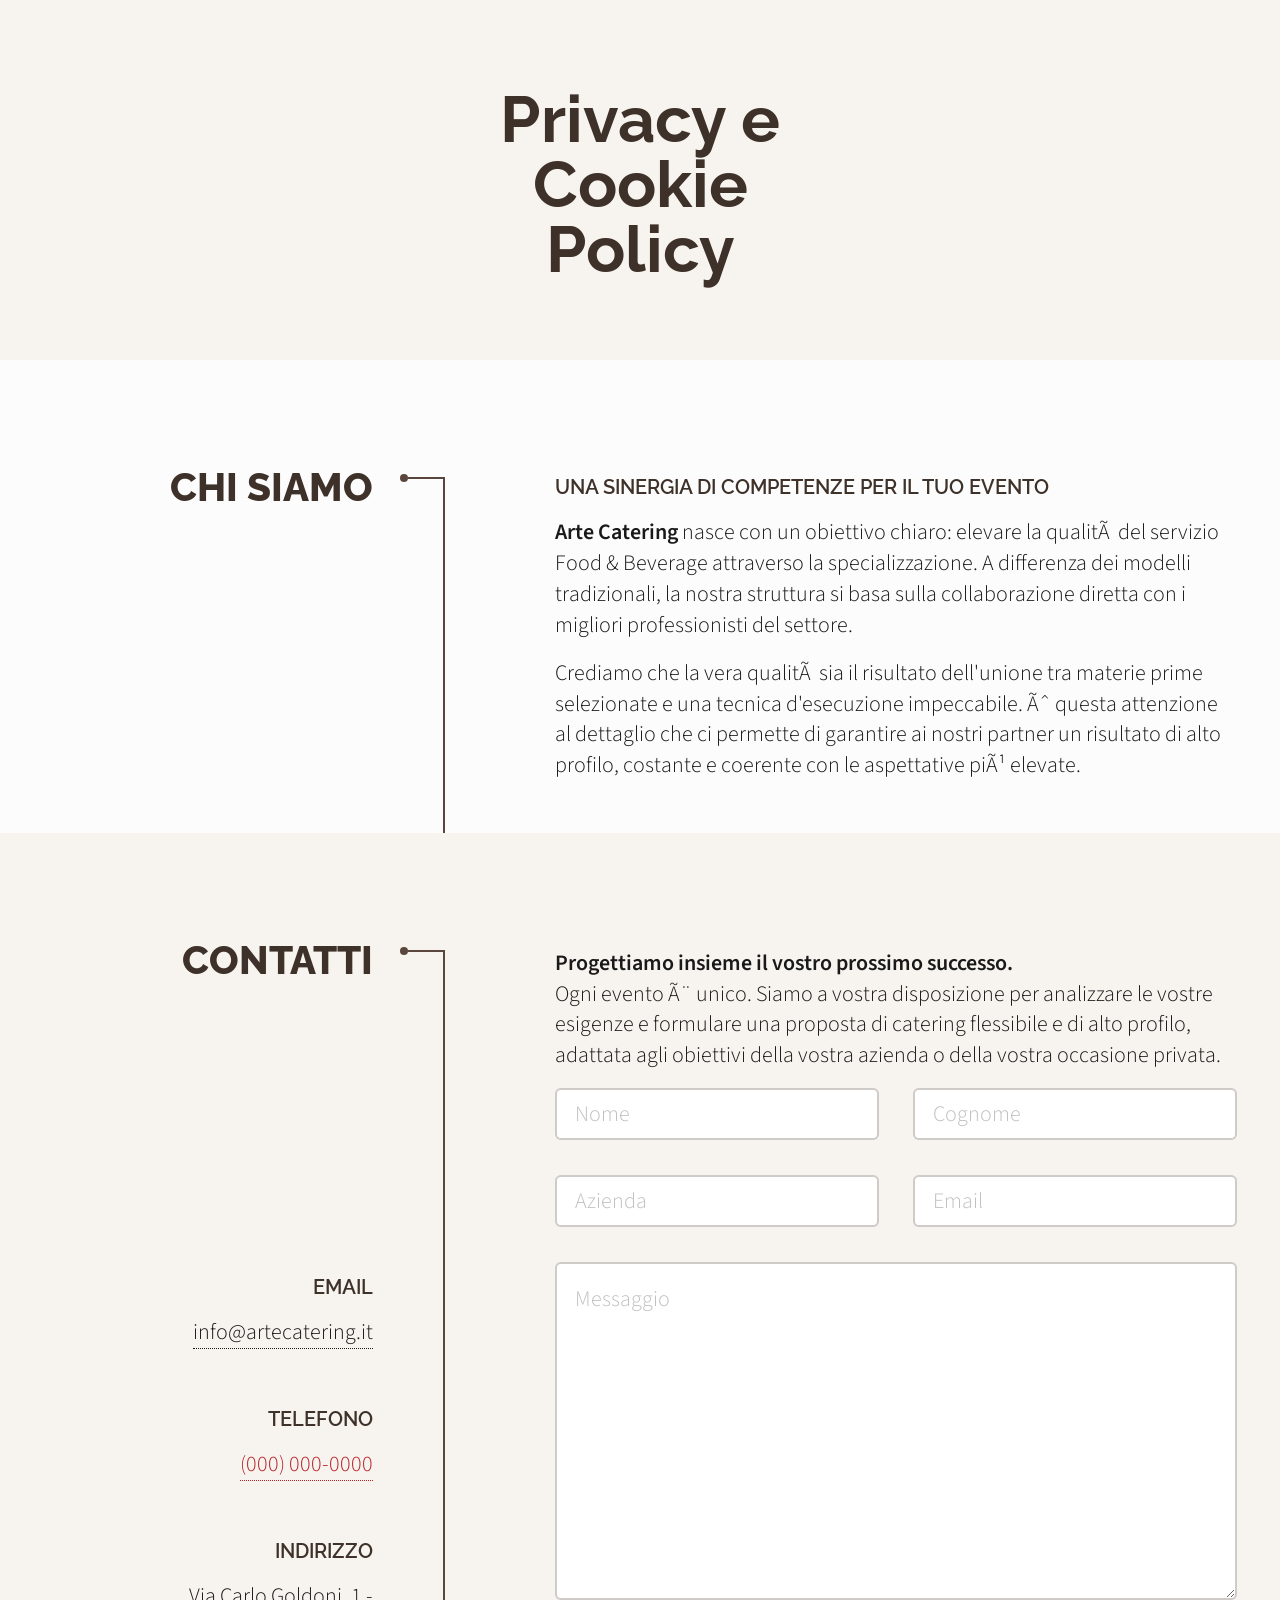
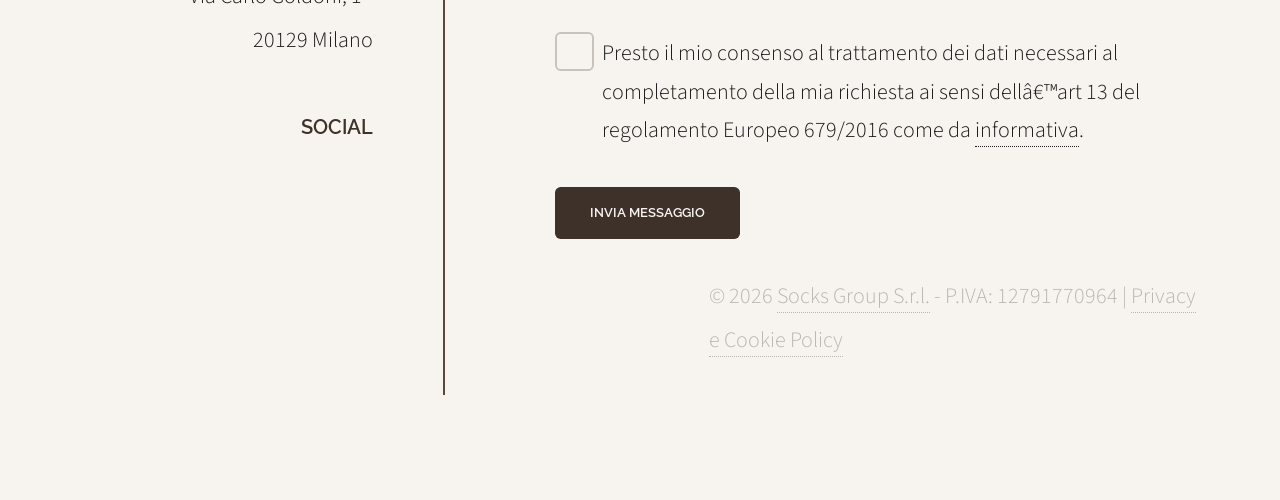
==== privacy.html @ 42b27859 "creazione pagina privacy policy Co-authored-by: Copilot <copilot@github.com>" ====
<!DOCTYPE HTML>
<html lang="it" xml:lang="it" xmlns="http://www.w3.org/1999/xhtml">

<head>
	<title>ARTEcatering - Privacy</title>
	<meta charset="ISO-8859-1">
	<meta http-equiv="Content-Type" content="text/html;charset=ISO-8859-1">
	<meta name="viewport" content="width=device-width, initial-scale=1, user-scalable=no" />
	<meta name="description" content="" />
	<meta name="keywords" content="" />
	<link rel="stylesheet" href="assets/css/main.css" />
</head>

<body class="is-preload privacy-page">

	<!-- Wrapper -->
	<div id="wrapper">

		<!-- Intro -->
		<section class="intro" id="privacy-intro">
			<header>
				<!--<img src="./media/artecatering_logo.png" alt="ARTEcatering Logo" />-->
				<h1>Privacy e Cookie Policy</h1>
			</header>
		</section>

		<!-- Section -->
		<section id="privacy-first">
			<header>
				<h2 class="darkmrntxt">CHI SIAMO</h2>
			</header>
			<div class="content">
				<h3>Una sinergia di competenze per il tuo evento</h3>
				<p><strong>Arte Catering</strong> nasce con un obiettivo chiaro: elevare la qualità del servizio Food & Beverage attraverso la specializzazione. A differenza dei modelli tradizionali, la nostra struttura si basa sulla collaborazione diretta con i migliori professionisti del settore.</p>
				<p>Crediamo che la vera qualità sia il risultato dell'unione tra materie prime selezionate e una tecnica d'esecuzione impeccabile. È questa attenzione al dettaglio che ci permette di garantire ai nostri partner un risultato di alto profilo, costante e coerente con le aspettative più elevate.</p>
			</div>
		</section>

		<!-- Section -->
		<section id="privacy-contact">
			<header>
				<h2 class="darkmrntxt">Contatti</h2>
			</header>
			<div class="content">
				<p>
					<strong>Progettiamo insieme il vostro prossimo successo.</strong>
					<br />
					Ogni evento è unico. Siamo a vostra disposizione per analizzare le vostre esigenze e formulare una proposta di catering flessibile e di alto profilo, adattata agli obiettivi della vostra azienda o della vostra occasione privata.
				</p>
				<form>
					<div class="fields">
						<div class="field half">
							<input type="text" name="name" id="privacy-name" placeholder="Nome" required />
						</div>
						<div class="field half">
							<input type="text" name="surname" id="privacy-surname" placeholder="Cognome" />
						</div>
						<div class="field half">
							<input type="text" name="company" id="privacy-company" placeholder="Azienda" />
						</div>
						<div class="field half">
							<input type="email" name="email" id="privacy-email" placeholder="Email" required />
						</div>
						<div class="field">
							<textarea name="message" id="privacy-message" placeholder="Messaggio" rows="7"></textarea>
						</div>
						<div class="field checkbox">
							<input type="checkbox" name="accetta" id="privacy-accetta" required />
							<label for="privacy-accetta">
								Presto il mio consenso al trattamento dei dati necessari al completamento della mia richiesta ai sensi dell’art 13 del regolamento Europeo 679/2016 come da <a href="./privacy.html">informativa</a>.
							</label>
						</div>
					</div>
					<ul class="actions">
						<li>
							<button type="submit" class="button primary">Invia Messaggio</button>
						</li>
					</ul>
				</form>
			</div>
			<footer>
				<ul class="items">
					<li>
						<h3>Email</h3>
						<a href="mailto:info@artecatering.it">info@artecatering.it</a>
					</li>
					<li>
						<h3>Telefono</h3>
						<a href="tel:+390000000000" class="redtxt">(000) 000-0000</a>
					</li>
					<li>
						<h3>Indirizzo</h3>
						<span>Via Carlo Goldoni, 1 - 20129 Milano</span>
					</li>
					<li>
						<h3>Social</h3>
						<ul class="icons">
							<li>
								<a href="#" class="icon brands fa-facebook-f redtxt">
									<span class="label">Facebook</span>
								</a>
							</li>
							<li>
								<a href="#" class="icon brands fa-instagram redtxt">
									<span class="label">Instagram</span>
								</a>
							</li>
							<li>
								<a href="#" class="icon brands fa-linkedin-in redtxt">
									<span class="label">LinkedIn</span>
								</a>
							</li>
						</ul>
					</li>
				</ul>
			</footer>
		</section>

		<!-- Copyright -->
		<div class="copyright">&copy; 2026 <a href="https://socksgroup.it" target="_blank">Socks Group S.r.l.</a> - P.IVA: 12791770964 | <a href="./privacy.html">Privacy e Cookie Policy</a>
		</div>

	</div>

	<!-- Scripts -->
	<script src="assets/js/jquery.min.js"></script>
	<script src="assets/js/jquery.scrolly.min.js"></script>
	<script src="assets/js/browser.min.js"></script>
	<script src="assets/js/breakpoints.min.js"></script>
	<script src="assets/js/util.js"></script>
	<script src="assets/js/main.js"></script>

</body>

</html>
---- assets/css/main.css ----
@import url("https://cdnjs.cloudflare.com/ajax/libs/font-awesome/6.5.2/css/all.min.css");
@import url("https://fonts.googleapis.com/css?family=Source+Sans+Pro:300,600,700,300i,600i,700i|Raleway:600,800");

/*
	Paradigm Shift by HTML5 UP
	html5up.net | @ajlkn
	Free for personal and commercial use under the CCA 3.0 license (html5up.net/license)
*/

html, body, div, span, applet, object,
iframe, h1, h2, h3, h4, h5, h6, p, blockquote,
pre, a, abbr, acronym, address, big, cite,
code, del, dfn, em, img, ins, kbd, q, s, samp,
small, strike, strong, sub, sup, tt, var, b,
u, i, center, dl, dt, dd, ol, ul, li, fieldset,
form, label, legend, table, caption, tbody,
tfoot, thead, tr, th, td, article, aside,
canvas, details, embed, figure, figcaption,
footer, header, hgroup, menu, nav, output, ruby,
section, summary, time, mark, audio, video {
	margin: 0;
	padding: 0;
	border: 0;
	font-size: 100%;
	font: inherit;
	vertical-align: baseline;}

article, aside, details, figcaption, figure,
footer, header, hgroup, menu, nav, section {
	display: block;}

body {
	line-height: 1;
}

ol, ul {
	list-style: none;
}

blockquote, q {
	quotes: none;
}

	blockquote:before, blockquote:after, q:before, q:after {
		content: '';
		content: none;
	}

table {
	border-collapse: collapse;
	border-spacing: 0;
}

body {
	-webkit-text-size-adjust: none;
}

mark {
	background-color: transparent;
	color: inherit;
}

input::-moz-focus-inner {
	border: 0;
	padding: 0;
}

input, select, textarea {
	-moz-appearance: none;
	-webkit-appearance: none;
	-ms-appearance: none;
	appearance: none;
}

/* colors */

.redtxt{
	color: #BA1F26;
}

.blutxt{
	color: #0197CA;
}

.yellotxt{
	color: #E1CF2F;
}

.darkmrntxt{
	color: rgb(62, 49, 41);
}

.litemrntxt{
	color: rgb(62, 49, 41);
}

/* Basic */

	@-ms-viewport {
		width: device-width;
	}

	body {
		-ms-overflow-style: scrollbar;
	}

	@media screen and (max-width: 480px) {

		html, body {
			min-width: 320px;
		}

	}

	html {
		box-sizing: border-box;
		scroll-behavior: smooth;
	}

	*, *:before, *:after {
		box-sizing: inherit;
	}

	body {
		background: #f7f4ef;
	}

		body.is-preload *, body.is-preload *:before, body.is-preload *:after {
			-moz-animation: none !important;
			-webkit-animation: none !important;
			-ms-animation: none !important;
			animation: none !important;
			-moz-transition: none !important;
			-webkit-transition: none !important;
			-ms-transition: none !important;
			transition: none !important;
		}

/* Typography */

	html {
		font-size: 18pt;
	}

		@media screen and (max-width: 1920px) {

			html {
				font-size: 13pt;
			}

		}

		@media screen and (max-width: 1152px) {

			html {
				font-size: 14pt;
			}

		}

		@media screen and (max-width: 736px) {

			html {
				font-size: 12pt;
			}

		}

		@media screen and (max-width: 480px) {

			html {
				font-size: 11pt;
			}

		}

	body {
		background-color: #f7f4ef;
		color: #191919;
	}

	body, input, select, textarea {
		color: #191919;
		font-family: "Source Sans Pro", Helvetica, sans-serif;
		font-size: 1.27rem;
		font-weight: 300;
		letter-spacing: normal;
		line-height: 2;
	}

	a {
		-moz-transition: border-bottom-color 0.25s ease-in-out;
		-webkit-transition: border-bottom-color 0.25s ease-in-out;
		-ms-transition: border-bottom-color 0.25s ease-in-out;
		transition: border-bottom-color 0.25s ease-in-out;
		text-decoration: none;
		color: #191919;
		border-bottom: dotted 1px;
	}

		a:hover {
			text-decoration: none;
			border-bottom-color: transparent;
		}

	strong {
		font-weight: 600;
	}

	b {
		font-weight: 800;
	}
	
	em, i {
		font-style: italic;
	}

	p {
		line-height: 1.4;
		margin: 0 0 2rem 0;
	}

	h1, h2, h3, h4, h5, h6 {
		color: rgb(62, 49, 41);
		font-family: "Raleway", Helvetica, sans-serif;
		font-weight: 600;
		letter-spacing: normal;
		line-height: 1.4;
		margin: 0 0 1.5rem 0;
		text-transform: uppercase;
	}

		h1 a, h2 a, h3 a, h4 a, h5 a, h6 a {
			color: inherit;
			text-decoration: none;
		}

	h1 {
		font-family: "Raleway", Helvetica, sans-serif;
		font-size: 5rem;
		font-weight: 700;
		letter-spacing: normal;
		line-height: 1.1;
		margin: 0 0 1.5rem 0;
		text-transform: none;
	}

	h2 {
		font-size: 2.25rem;
		font-weight: 800;
		letter-spacing: normal;
		margin: 0 0 2rem 0;
	}

	h3 {
		font-size: 1.125rem;
		color: rgb(62, 49, 41);
	}

	h4 {
		font-size: 0.875rem;
	}

	h5 {
		font-size: 0.75rem;
	}

	h6 {
		font-size: 0.625rem;
	}

	@media screen and (max-width: 736px) {

		h1 {
			font-size: 4.5rem;
			line-height: 1.1;
		}

		h2 {
			font-size: 1.8rem;
			line-height: 1.4;
		}

		h3 {
			font-size: 1rem;
		}

		h4 {
			font-size: 0.75rem;
		}

		h5 {
			font-size: 0.675rem;
		}

	}

	@media screen and (max-width: 360px) {

		h1 {
			font-size: 3.75rem;
		}

		h2 {
			font-size: 1.55rem;
		}

		h3 {
			font-size: 0.95rem;
		}

		h4 {
			font-size: 0.675rem;
		}

		h5 {
			font-size: 0.675rem;
		}

	}

	sub {
		font-size: 0.8rem;
		position: relative;
		top: 0.5rem;
	}

	sup {
		font-size: 0.8rem;
		position: relative;
		top: -0.5rem;
	}

	blockquote {
		border-left: solid 0.5rem rgba(62, 49, 41, 0.25);
		font-style: italic;
		margin: 0 0 2rem 0;
		padding: 1rem 0 1rem 2rem;
	}

	code {
		background: rgba(62, 49, 41, 0.1);
		border-radius: 0.325rem;
		font-family: "Courier New", monospace;
		font-size: 0.9rem;
		margin: 0 0.25rem;
		padding: 0.25rem 0.65rem;
	}

	pre {
		-webkit-overflow-scrolling: touch;
		font-family: "Courier New", monospace;
		font-size: 0.9rem;
		margin: 0 0 2rem 0;
		width: 100%;
	}

		pre code {
			display: block;
			line-height: 1.75;
			padding: 1rem 1.5rem;
			overflow-x: auto;
		}

	hr {
		border: 0;
		border-bottom: solid 2px rgba(62, 49, 41, 0.25);
		margin: 3rem 0;
	}

		hr.major {
			margin: 5rem 0;
		}

		@media screen and (max-width: 736px) {

			hr.major {
				margin: 3rem 0;
			}

		}

/* Row */

	.row {
		display: flex;
		flex-wrap: wrap;
		box-sizing: border-box;
		align-items: stretch;
	}

		.row > * {
			box-sizing: border-box;
		}

		.row.gtr-uniform > * > :last-child {
			margin-bottom: 0;
		}

		.row.aln-left {
			justify-content: flex-start;
		}

		.row.aln-center {
			justify-content: center;
		}

		.row.aln-right {
			justify-content: flex-end;
		}

		.row.aln-top {
			align-items: flex-start;
		}

		.row.aln-middle {
			align-items: center;
		}

		.row.aln-bottom {
			align-items: flex-end;
		}

		.row > .imp {
			order: -1;
		}

		.row > .col-1 {
			width: 8.33333%;
		}

		.row > .off-1 {
			margin-left: 8.33333%;
		}

		.row > .col-2 {
			width: 16.66667%;
		}

		.row > .off-2 {
			margin-left: 16.66667%;
		}

		.row > .col-3 {
			width: 25%;
		}

		.row > .off-3 {
			margin-left: 25%;
		}

		.row > .col-4 {
			width: 33.33333%;
		}

		.row > .off-4 {
			margin-left: 33.33333%;
		}

		.row > .col-5 {
			width: 41.66667%;
		}

		.row > .off-5 {
			margin-left: 41.66667%;
		}

		.row > .col-6 {
			width: 50%;
		}

		.row > .off-6 {
			margin-left: 50%;
		}

		.row > .col-7 {
			width: 58.33333%;
		}

		.row > .off-7 {
			margin-left: 58.33333%;
		}

		.row > .col-8 {
			width: 66.66667%;
		}

		.row > .off-8 {
			margin-left: 66.66667%;
		}

		.row > .col-9 {
			width: 75%;
		}

		.row > .off-9 {
			margin-left: 75%;
		}

		.row > .col-10 {
			width: 83.33333%;
		}

		.row > .off-10 {
			margin-left: 83.33333%;
		}

		.row > .col-11 {
			width: 91.66667%;
		}

		.row > .off-11 {
			margin-left: 91.66667%;
		}

		.row > .col-12 {
			width: 100%;
		}

		.row > .off-12 {
			margin-left: 100%;
		}

		.row.gtr-0 {
			margin-top: 0;
			margin-left: 0rem;
		}

			.row.gtr-0 > * {
				padding: 0 0 0 0rem;
			}

			.row.gtr-0.gtr-uniform {
				margin-top: 0rem;
			}

				.row.gtr-0.gtr-uniform > * {
					padding-top: 0rem;
				}

		.row.gtr-25 {
			margin-top: 0;
			margin-left: -0.5rem;
		}

			.row.gtr-25 > * {
				padding: 0 0 0 0.5rem;
			}

			.row.gtr-25.gtr-uniform {
				margin-top: -0.5rem;
			}

				.row.gtr-25.gtr-uniform > * {
					padding-top: 0.5rem;
				}

		.row.gtr-50 {
			margin-top: 0;
			margin-left: -1rem;
		}

			.row.gtr-50 > * {
				padding: 0 0 0 1rem;
			}

			.row.gtr-50.gtr-uniform {
				margin-top: -1rem;
			}

				.row.gtr-50.gtr-uniform > * {
					padding-top: 1rem;
				}

		.row {
			margin-top: 0;
			margin-left: -2rem;
		}

			.row > * {
				padding: 0 0 0 2rem;
			}

			.row.gtr-uniform {
				margin-top: -2rem;
			}

				.row.gtr-uniform > * {
					padding-top: 2rem;
				}

		.row.gtr-150 {
			margin-top: 0;
			margin-left: -3rem;
		}

			.row.gtr-150 > * {
				padding: 0 0 0 3rem;
			}

			.row.gtr-150.gtr-uniform {
				margin-top: -3rem;
			}

				.row.gtr-150.gtr-uniform > * {
					padding-top: 3rem;
				}

		.row.gtr-200 {
			margin-top: 0;
			margin-left: -4rem;
		}

			.row.gtr-200 > * {
				padding: 0 0 0 4rem;
			}

			.row.gtr-200.gtr-uniform {
				margin-top: -4rem;
			}

				.row.gtr-200.gtr-uniform > * {
					padding-top: 4rem;
				}

		@media screen and (max-width: 1920px) {

			.row {
				display: flex;
				flex-wrap: wrap;
				box-sizing: border-box;
				align-items: stretch;
			}

				.row > * {
					box-sizing: border-box;
				}

				.row.gtr-uniform > * > :last-child {
					margin-bottom: 0;
				}

				.row.aln-left {
					justify-content: flex-start;
				}

				.row.aln-center {
					justify-content: center;
				}

				.row.aln-right {
					justify-content: flex-end;
				}

				.row.aln-top {
					align-items: flex-start;
				}

				.row.aln-middle {
					align-items: center;
				}

				.row.aln-bottom {
					align-items: flex-end;
				}

				.row > .imp-xlarge {
					order: -1;
				}

				.row > .col-1-xlarge {
					width: 8.33333%;
				}

				.row > .off-1-xlarge {
					margin-left: 8.33333%;
				}

				.row > .col-2-xlarge {
					width: 16.66667%;
				}

				.row > .off-2-xlarge {
					margin-left: 16.66667%;
				}

				.row > .col-3-xlarge {
					width: 25%;
				}

				.row > .off-3-xlarge {
					margin-left: 25%;
				}

				.row > .col-4-xlarge {
					width: 33.33333%;
				}

				.row > .off-4-xlarge {
					margin-left: 33.33333%;
				}

				.row > .col-5-xlarge {
					width: 41.66667%;
				}

				.row > .off-5-xlarge {
					margin-left: 41.66667%;
				}

				.row > .col-6-xlarge {
					width: 50%;
				}

				.row > .off-6-xlarge {
					margin-left: 50%;
				}

				.row > .col-7-xlarge {
					width: 58.33333%;
				}

				.row > .off-7-xlarge {
					margin-left: 58.33333%;
				}

				.row > .col-8-xlarge {
					width: 66.66667%;
				}

				.row > .off-8-xlarge {
					margin-left: 66.66667%;
				}

				.row > .col-9-xlarge {
					width: 75%;
				}

				.row > .off-9-xlarge {
					margin-left: 75%;
				}

				.row > .col-10-xlarge {
					width: 83.33333%;
				}

				.row > .off-10-xlarge {
					margin-left: 83.33333%;
				}

				.row > .col-11-xlarge {
					width: 91.66667%;
				}

				.row > .off-11-xlarge {
					margin-left: 91.66667%;
				}

				.row > .col-12-xlarge {
					width: 100%;
				}

				.row > .off-12-xlarge {
					margin-left: 100%;
				}

				.row.gtr-0 {
					margin-top: 0;
					margin-left: 0rem;
				}

					.row.gtr-0 > * {
						padding: 0 0 0 0rem;
					}

					.row.gtr-0.gtr-uniform {
						margin-top: 0rem;
					}

						.row.gtr-0.gtr-uniform > * {
							padding-top: 0rem;
						}

				.row.gtr-25 {
					margin-top: 0;
					margin-left: -0.5rem;
				}

					.row.gtr-25 > * {
						padding: 0 0 0 0.5rem;
					}

					.row.gtr-25.gtr-uniform {
						margin-top: -0.5rem;
					}

						.row.gtr-25.gtr-uniform > * {
							padding-top: 0.5rem;
						}

				.row.gtr-50 {
					margin-top: 0;
					margin-left: -1rem;
				}

					.row.gtr-50 > * {
						padding: 0 0 0 1rem;
					}

					.row.gtr-50.gtr-uniform {
						margin-top: -1rem;
					}

						.row.gtr-50.gtr-uniform > * {
							padding-top: 1rem;
						}

				.row {
					margin-top: 0;
					margin-left: -2rem;
				}

					.row > * {
						padding: 0 0 0 2rem;
					}

					.row.gtr-uniform {
						margin-top: -2rem;
					}

						.row.gtr-uniform > * {
							padding-top: 2rem;
						}

				.row.gtr-150 {
					margin-top: 0;
					margin-left: -3rem;
				}

					.row.gtr-150 > * {
						padding: 0 0 0 3rem;
					}

					.row.gtr-150.gtr-uniform {
						margin-top: -3rem;
					}

						.row.gtr-150.gtr-uniform > * {
							padding-top: 3rem;
						}

				.row.gtr-200 {
					margin-top: 0;
					margin-left: -4rem;
				}

					.row.gtr-200 > * {
						padding: 0 0 0 4rem;
					}

					.row.gtr-200.gtr-uniform {
						margin-top: -4rem;
					}

						.row.gtr-200.gtr-uniform > * {
							padding-top: 4rem;
						}

		}

		@media screen and (max-width: 1280px) {

			.row {
				display: flex;
				flex-wrap: wrap;
				box-sizing: border-box;
				align-items: stretch;
			}

				.row > * {
					box-sizing: border-box;
				}

				.row.gtr-uniform > * > :last-child {
					margin-bottom: 0;
				}

				.row.aln-left {
					justify-content: flex-start;
				}

				.row.aln-center {
					justify-content: center;
				}

				.row.aln-right {
					justify-content: flex-end;
				}

				.row.aln-top {
					align-items: flex-start;
				}

				.row.aln-middle {
					align-items: center;
				}

				.row.aln-bottom {
					align-items: flex-end;
				}

				.row > .imp-large {
					order: -1;
				}

				.row > .col-1-large {
					width: 8.33333%;
				}

				.row > .off-1-large {
					margin-left: 8.33333%;
				}

				.row > .col-2-large {
					width: 16.66667%;
				}

				.row > .off-2-large {
					margin-left: 16.66667%;
				}

				.row > .col-3-large {
					width: 25%;
				}

				.row > .off-3-large {
					margin-left: 25%;
				}

				.row > .col-4-large {
					width: 33.33333%;
				}

				.row > .off-4-large {
					margin-left: 33.33333%;
				}

				.row > .col-5-large {
					width: 41.66667%;
				}

				.row > .off-5-large {
					margin-left: 41.66667%;
				}

				.row > .col-6-large {
					width: 50%;
				}

				.row > .off-6-large {
					margin-left: 50%;
				}

				.row > .col-7-large {
					width: 58.33333%;
				}

				.row > .off-7-large {
					margin-left: 58.33333%;
				}

				.row > .col-8-large {
					width: 66.66667%;
				}

				.row > .off-8-large {
					margin-left: 66.66667%;
				}

				.row > .col-9-large {
					width: 75%;
				}

				.row > .off-9-large {
					margin-left: 75%;
				}

				.row > .col-10-large {
					width: 83.33333%;
				}

				.row > .off-10-large {
					margin-left: 83.33333%;
				}

				.row > .col-11-large {
					width: 91.66667%;
				}

				.row > .off-11-large {
					margin-left: 91.66667%;
				}

				.row > .col-12-large {
					width: 100%;
				}

				.row > .off-12-large {
					margin-left: 100%;
				}

				.row.gtr-0 {
					margin-top: 0;
					margin-left: 0rem;
				}

					.row.gtr-0 > * {
						padding: 0 0 0 0rem;
					}

					.row.gtr-0.gtr-uniform {
						margin-top: 0rem;
					}

						.row.gtr-0.gtr-uniform > * {
							padding-top: 0rem;
						}

				.row.gtr-25 {
					margin-top: 0;
					margin-left: -0.375rem;
				}

					.row.gtr-25 > * {
						padding: 0 0 0 0.375rem;
					}

					.row.gtr-25.gtr-uniform {
						margin-top: -0.375rem;
					}

						.row.gtr-25.gtr-uniform > * {
							padding-top: 0.375rem;
						}

				.row.gtr-50 {
					margin-top: 0;
					margin-left: -0.75rem;
				}

					.row.gtr-50 > * {
						padding: 0 0 0 0.75rem;
					}

					.row.gtr-50.gtr-uniform {
						margin-top: -0.75rem;
					}

						.row.gtr-50.gtr-uniform > * {
							padding-top: 0.75rem;
						}

				.row {
					margin-top: 0;
					margin-left: -1.5rem;
				}

					.row > * {
						padding: 0 0 0 1.5rem;
					}

					.row.gtr-uniform {
						margin-top: -1.5rem;
					}

						.row.gtr-uniform > * {
							padding-top: 1.5rem;
						}

				.row.gtr-150 {
					margin-top: 0;
					margin-left: -2.25rem;
				}

					.row.gtr-150 > * {
						padding: 0 0 0 2.25rem;
					}

					.row.gtr-150.gtr-uniform {
						margin-top: -2.25rem;
					}

						.row.gtr-150.gtr-uniform > * {
							padding-top: 2.25rem;
						}

				.row.gtr-200 {
					margin-top: 0;
					margin-left: -3rem;
				}

					.row.gtr-200 > * {
						padding: 0 0 0 3rem;
					}

					.row.gtr-200.gtr-uniform {
						margin-top: -3rem;
					}

						.row.gtr-200.gtr-uniform > * {
							padding-top: 3rem;
						}

		}

		@media screen and (max-width: 1152px) {

			.row {
				display: flex;
				flex-wrap: wrap;
				box-sizing: border-box;
				align-items: stretch;
			}

				.row > * {
					box-sizing: border-box;
				}

				.row.gtr-uniform > * > :last-child {
					margin-bottom: 0;
				}

				.row.aln-left {
					justify-content: flex-start;
				}

				.row.aln-center {
					justify-content: center;
				}

				.row.aln-right {
					justify-content: flex-end;
				}

				.row.aln-top {
					align-items: flex-start;
				}

				.row.aln-middle {
					align-items: center;
				}

				.row.aln-bottom {
					align-items: flex-end;
				}

				.row > .imp-medium {
					order: -1;
				}

				.row > .col-1-medium {
					width: 8.33333%;
				}

				.row > .off-1-medium {
					margin-left: 8.33333%;
				}

				.row > .col-2-medium {
					width: 16.66667%;
				}

				.row > .off-2-medium {
					margin-left: 16.66667%;
				}

				.row > .col-3-medium {
					width: 25%;
				}

				.row > .off-3-medium {
					margin-left: 25%;
				}

				.row > .col-4-medium {
					width: 33.33333%;
				}

				.row > .off-4-medium {
					margin-left: 33.33333%;
				}

				.row > .col-5-medium {
					width: 41.66667%;
				}

				.row > .off-5-medium {
					margin-left: 41.66667%;
				}

				.row > .col-6-medium {
					width: 50%;
				}

				.row > .off-6-medium {
					margin-left: 50%;
				}

				.row > .col-7-medium {
					width: 58.33333%;
				}

				.row > .off-7-medium {
					margin-left: 58.33333%;
				}

				.row > .col-8-medium {
					width: 66.66667%;
				}

				.row > .off-8-medium {
					margin-left: 66.66667%;
				}

				.row > .col-9-medium {
					width: 75%;
				}

				.row > .off-9-medium {
					margin-left: 75%;
				}

				.row > .col-10-medium {
					width: 83.33333%;
				}

				.row > .off-10-medium {
					margin-left: 83.33333%;
				}

				.row > .col-11-medium {
					width: 91.66667%;
				}

				.row > .off-11-medium {
					margin-left: 91.66667%;
				}

				.row > .col-12-medium {
					width: 100%;
				}

				.row > .off-12-medium {
					margin-left: 100%;
				}

				.row.gtr-0 {
					margin-top: 0;
					margin-left: 0rem;
				}

					.row.gtr-0 > * {
						padding: 0 0 0 0rem;
					}

					.row.gtr-0.gtr-uniform {
						margin-top: 0rem;
					}

						.row.gtr-0.gtr-uniform > * {
							padding-top: 0rem;
						}

				.row.gtr-25 {
					margin-top: 0;
					margin-left: -0.375rem;
				}

					.row.gtr-25 > * {
						padding: 0 0 0 0.375rem;
					}

					.row.gtr-25.gtr-uniform {
						margin-top: -0.375rem;
					}

						.row.gtr-25.gtr-uniform > * {
							padding-top: 0.375rem;
						}

				.row.gtr-50 {
					margin-top: 0;
					margin-left: -0.75rem;
				}

					.row.gtr-50 > * {
						padding: 0 0 0 0.75rem;
					}

					.row.gtr-50.gtr-uniform {
						margin-top: -0.75rem;
					}

						.row.gtr-50.gtr-uniform > * {
							padding-top: 0.75rem;
						}

				.row {
					margin-top: 0;
					margin-left: -1.5rem;
				}

					.row > * {
						padding: 0 0 0 1.5rem;
					}

					.row.gtr-uniform {
						margin-top: -1.5rem;
					}

						.row.gtr-uniform > * {
							padding-top: 1.5rem;
						}

				.row.gtr-150 {
					margin-top: 0;
					margin-left: -2.25rem;
				}

					.row.gtr-150 > * {
						padding: 0 0 0 2.25rem;
					}

					.row.gtr-150.gtr-uniform {
						margin-top: -2.25rem;
					}

						.row.gtr-150.gtr-uniform > * {
							padding-top: 2.25rem;
						}

				.row.gtr-200 {
					margin-top: 0;
					margin-left: -3rem;
				}

					.row.gtr-200 > * {
						padding: 0 0 0 3rem;
					}

					.row.gtr-200.gtr-uniform {
						margin-top: -3rem;
					}

						.row.gtr-200.gtr-uniform > * {
							padding-top: 3rem;
						}

		}

		@media screen and (max-width: 736px) {

			.row {
				display: flex;
				flex-wrap: wrap;
				box-sizing: border-box;
				align-items: stretch;
			}

				.row > * {
					box-sizing: border-box;
				}

				.row.gtr-uniform > * > :last-child {
					margin-bottom: 0;
				}

				.row.aln-left {
					justify-content: flex-start;
				}

				.row.aln-center {
					justify-content: center;
				}

				.row.aln-right {
					justify-content: flex-end;
				}

				.row.aln-top {
					align-items: flex-start;
				}

				.row.aln-middle {
					align-items: center;
				}

				.row.aln-bottom {
					align-items: flex-end;
				}

				.row > .imp-small {
					order: -1;
				}

				.row > .col-1-small {
					width: 8.33333%;
				}

				.row > .off-1-small {
					margin-left: 8.33333%;
				}

				.row > .col-2-small {
					width: 16.66667%;
				}

				.row > .off-2-small {
					margin-left: 16.66667%;
				}

				.row > .col-3-small {
					width: 25%;
				}

				.row > .off-3-small {
					margin-left: 25%;
				}

				.row > .col-4-small {
					width: 33.33333%;
				}

				.row > .off-4-small {
					margin-left: 33.33333%;
				}

				.row > .col-5-small {
					width: 41.66667%;
				}

				.row > .off-5-small {
					margin-left: 41.66667%;
				}

				.row > .col-6-small {
					width: 50%;
				}

				.row > .off-6-small {
					margin-left: 50%;
				}

				.row > .col-7-small {
					width: 58.33333%;
				}

				.row > .off-7-small {
					margin-left: 58.33333%;
				}

				.row > .col-8-small {
					width: 66.66667%;
				}

				.row > .off-8-small {
					margin-left: 66.66667%;
				}

				.row > .col-9-small {
					width: 75%;
				}

				.row > .off-9-small {
					margin-left: 75%;
				}

				.row > .col-10-small {
					width: 83.33333%;
				}

				.row > .off-10-small {
					margin-left: 83.33333%;
				}

				.row > .col-11-small {
					width: 91.66667%;
				}

				.row > .off-11-small {
					margin-left: 91.66667%;
				}

				.row > .col-12-small {
					width: 100%;
				}

				.row > .off-12-small {
					margin-left: 100%;
				}

				.row.gtr-0 {
					margin-top: 0;
					margin-left: 0rem;
				}

					.row.gtr-0 > * {
						padding: 0 0 0 0rem;
					}

					.row.gtr-0.gtr-uniform {
						margin-top: 0rem;
					}

						.row.gtr-0.gtr-uniform > * {
							padding-top: 0rem;
						}

				.row.gtr-25 {
					margin-top: 0;
					margin-left: -0.3125rem;
				}

					.row.gtr-25 > * {
						padding: 0 0 0 0.3125rem;
					}

					.row.gtr-25.gtr-uniform {
						margin-top: -0.3125rem;
					}

						.row.gtr-25.gtr-uniform > * {
							padding-top: 0.3125rem;
						}

				.row.gtr-50 {
					margin-top: 0;
					margin-left: -0.625rem;
				}

					.row.gtr-50 > * {
						padding: 0 0 0 0.625rem;
					}

					.row.gtr-50.gtr-uniform {
						margin-top: -0.625rem;
					}

						.row.gtr-50.gtr-uniform > * {
							padding-top: 0.625rem;
						}

				.row {
					margin-top: 0;
					margin-left: -1.25rem;
				}

					.row > * {
						padding: 0 0 0 1.25rem;
					}

					.row.gtr-uniform {
						margin-top: -1.25rem;
					}

						.row.gtr-uniform > * {
							padding-top: 1.25rem;
						}

				.row.gtr-150 {
					margin-top: 0;
					margin-left: -1.875rem;
				}

					.row.gtr-150 > * {
						padding: 0 0 0 1.875rem;
					}

					.row.gtr-150.gtr-uniform {
						margin-top: -1.875rem;
					}

						.row.gtr-150.gtr-uniform > * {
							padding-top: 1.875rem;
						}

				.row.gtr-200 {
					margin-top: 0;
					margin-left: -2.5rem;
				}

					.row.gtr-200 > * {
						padding: 0 0 0 2.5rem;
					}

					.row.gtr-200.gtr-uniform {
						margin-top: -2.5rem;
					}

						.row.gtr-200.gtr-uniform > * {
							padding-top: 2.5rem;
						}

		}

		@media screen and (max-width: 480px) {

			.row {
				display: flex;
				flex-wrap: wrap;
				box-sizing: border-box;
				align-items: stretch;
			}

				.row > * {
					box-sizing: border-box;
				}

				.row.gtr-uniform > * > :last-child {
					margin-bottom: 0;
				}

				.row.aln-left {
					justify-content: flex-start;
				}

				.row.aln-center {
					justify-content: center;
				}

				.row.aln-right {
					justify-content: flex-end;
				}

				.row.aln-top {
					align-items: flex-start;
				}

				.row.aln-middle {
					align-items: center;
				}

				.row.aln-bottom {
					align-items: flex-end;
				}

				.row > .imp-xsmall {
					order: -1;
				}

				.row > .col-1-xsmall {
					width: 8.33333%;
				}

				.row > .off-1-xsmall {
					margin-left: 8.33333%;
				}

				.row > .col-2-xsmall {
					width: 16.66667%;
				}

				.row > .off-2-xsmall {
					margin-left: 16.66667%;
				}

				.row > .col-3-xsmall {
					width: 25%;
				}

				.row > .off-3-xsmall {
					margin-left: 25%;
				}

				.row > .col-4-xsmall {
					width: 33.33333%;
				}

				.row > .off-4-xsmall {
					margin-left: 33.33333%;
				}

				.row > .col-5-xsmall {
					width: 41.66667%;
				}

				.row > .off-5-xsmall {
					margin-left: 41.66667%;
				}

				.row > .col-6-xsmall {
					width: 50%;
				}

				.row > .off-6-xsmall {
					margin-left: 50%;
				}

				.row > .col-7-xsmall {
					width: 58.33333%;
				}

				.row > .off-7-xsmall {
					margin-left: 58.33333%;
				}

				.row > .col-8-xsmall {
					width: 66.66667%;
				}

				.row > .off-8-xsmall {
					margin-left: 66.66667%;
				}

				.row > .col-9-xsmall {
					width: 75%;
				}

				.row > .off-9-xsmall {
					margin-left: 75%;
				}

				.row > .col-10-xsmall {
					width: 83.33333%;
				}

				.row > .off-10-xsmall {
					margin-left: 83.33333%;
				}

				.row > .col-11-xsmall {
					width: 91.66667%;
				}

				.row > .off-11-xsmall {
					margin-left: 91.66667%;
				}

				.row > .col-12-xsmall {
					width: 100%;
				}

				.row > .off-12-xsmall {
					margin-left: 100%;
				}

				.row.gtr-0 {
					margin-top: 0;
					margin-left: 0rem;
				}

					.row.gtr-0 > * {
						padding: 0 0 0 0rem;
					}

					.row.gtr-0.gtr-uniform {
						margin-top: 0rem;
					}

						.row.gtr-0.gtr-uniform > * {
							padding-top: 0rem;
						}

				.row.gtr-25 {
					margin-top: 0;
					margin-left: -0.3125rem;
				}

					.row.gtr-25 > * {
						padding: 0 0 0 0.3125rem;
					}

					.row.gtr-25.gtr-uniform {
						margin-top: -0.3125rem;
					}

						.row.gtr-25.gtr-uniform > * {
							padding-top: 0.3125rem;
						}

				.row.gtr-50 {
					margin-top: 0;
					margin-left: -0.625rem;
				}

					.row.gtr-50 > * {
						padding: 0 0 0 0.625rem;
					}

					.row.gtr-50.gtr-uniform {
						margin-top: -0.625rem;
					}

						.row.gtr-50.gtr-uniform > * {
							padding-top: 0.625rem;
						}

				.row {
					margin-top: 0;
					margin-left: -1.25rem;
				}

					.row > * {
						padding: 0 0 0 1.25rem;
					}

					.row.gtr-uniform {
						margin-top: -1.25rem;
					}

						.row.gtr-uniform > * {
							padding-top: 1.25rem;
						}

				.row.gtr-150 {
					margin-top: 0;
					margin-left: -1.875rem;
				}

					.row.gtr-150 > * {
						padding: 0 0 0 1.875rem;
					}

					.row.gtr-150.gtr-uniform {
						margin-top: -1.875rem;
					}

						.row.gtr-150.gtr-uniform > * {
							padding-top: 1.875rem;
						}

				.row.gtr-200 {
					margin-top: 0;
					margin-left: -2.5rem;
				}

					.row.gtr-200 > * {
						padding: 0 0 0 2.5rem;
					}

					.row.gtr-200.gtr-uniform {
						margin-top: -2.5rem;
					}

						.row.gtr-200.gtr-uniform > * {
							padding-top: 2.5rem;
						}

		}

/* Box */

	.box {
		border: solid 2px rgba(62, 49, 41, 0.25);
		border-radius: 0.325rem;
		margin-bottom: 2rem;
		padding: 1.5rem;
	}

		.box > :last-child {
			margin-bottom: 0;
		}

		.box.alt {
			border: 0;
			border-radius: 0;
			padding: 0;
		}

/* Button */

	input[type="submit"],
	input[type="reset"],
	input[type="button"],
	button,
	.button {
		-moz-appearance: none;
		-webkit-appearance: none;
		-ms-appearance: none;
		appearance: none;
		-moz-transition: background-color 0.25s ease-in-out, box-shadow 0.25s ease-in-out, color 0.25s ease-in-out;
		-webkit-transition: background-color 0.25s ease-in-out, box-shadow 0.25s ease-in-out, color 0.25s ease-in-out;
		-ms-transition: background-color 0.25s ease-in-out, box-shadow 0.25s ease-in-out, color 0.25s ease-in-out;
		transition: background-color 0.25s ease-in-out, box-shadow 0.25s ease-in-out, color 0.25s ease-in-out;
		background-color: transparent;
		border-radius: 0.325rem;
		border: 0;
		box-shadow: inset 0 0 0 2px rgba(62, 49, 41, 0.4);
		color: rgb(62, 49, 41) !important;
		cursor: pointer;
		display: inline-block;
		font-family: "Raleway", Helvetica, sans-serif;
		font-size: 0.76rem;
		font-weight: 600;
		height: 3rem;
		letter-spacing: normal;
		line-height: 3rem;
		padding: 0 2rem;
		text-align: center;
		text-decoration: none;
		text-transform: uppercase;
		white-space: nowrap;
	}

		input[type="submit"]:hover,
		input[type="reset"]:hover,
		input[type="button"]:hover,
		button:hover,
		.button:hover {
			box-shadow: inset 0 0 0 2px rgb(86, 71, 60);
			color: rgb(70, 55, 46) !important;
		}

		input[type="submit"]:active,
		input[type="reset"]:active,
		input[type="button"]:active,
		button:active,
		.button:active {
			background-color: rgba(62, 49, 41, 0.2);
			box-shadow: inset 0 0 0 2px rgb(62, 49, 41);
			color: rgb(70, 55, 46) !important;
		}

		input[type="submit"].small,
		input[type="reset"].small,
		input[type="button"].small,
		button.small,
		.button.small {
			font-size: 0.63rem;
			height: 2.25rem;
			line-height: 2.25rem;
			padding: 0 1.25rem;
		}

		input[type="submit"].large,
		input[type="reset"].large,
		input[type="button"].large,
		button.large,
		.button.large {
			font-size: 0.89rem;
			height: 3.2625rem;
			line-height: 3.2625rem;
			padding: 0 3.25rem;
		}

		input[type="submit"].wide,
		input[type="reset"].wide,
		input[type="button"].wide,
		button.wide,
		.button.wide {
			min-width: 13rem;
		}

		input[type="submit"].icon:before,
		input[type="reset"].icon:before,
		input[type="button"].icon:before,
		button.icon:before,
		.button.icon:before {
			margin-right: 0.5rem;
		}

		input[type="submit"].fit,
		input[type="reset"].fit,
		input[type="button"].fit,
		button.fit,
		.button.fit {
			width: 100%;
		}

		input[type="submit"].disabled, input[type="submit"]:disabled,
		input[type="reset"].disabled,
		input[type="reset"]:disabled,
		input[type="button"].disabled,
		input[type="button"]:disabled,
		button.disabled,
		button:disabled,
		.button.disabled,
		.button:disabled {
			pointer-events: none;
			opacity: 0.25;
		}

		@media screen and (max-width: 480px) {

			form > .fields {
				margin: 0 0 2rem 0;
				width: 100%;
			}

				form > .fields > .field {
					padding: 1.5rem 0 0 0;
					width: 100%;
				}

			input[type="submit"],
			input[type="reset"],
			input[type="button"],
			button,
			.button {
				display: inline-flex;
				align-items: center;
				justify-content: center;
				height: auto;
				line-height: 1.2;
				padding: 0.85rem 1.25rem;
				white-space: normal;
				word-break: break-word;
			}

		}

		input[type="submit"].primary,
		input[type="reset"].primary,
		input[type="button"].primary,
		button.primary,
		.button.primary {
			background-color: rgb(62, 49, 41);
			box-shadow: none;
			color: #f7f4ef !important;
		}

			input[type="submit"].primary:hover,
			input[type="reset"].primary:hover,
			input[type="button"].primary:hover,
			button.primary:hover,
			.button.primary:hover {
				background-color: rgb(70, 55, 46);
			}

			input[type="submit"].primary:active,
			input[type="reset"].primary:active,
			input[type="button"].primary:active,
			button.primary:active,
			.button.primary:active {
				background-color: rgb(70, 55, 46);
			}

		@media screen and (max-width: 736px) {

			input[type="submit"],
			input[type="reset"],
			input[type="button"],
			button,
			.button {
				font-size: 0.89rem;
				height: 3.3rem;
				line-height: 3.3rem;
			}

				input[type="submit"].large,
				input[type="reset"].large,
				input[type="button"].large,
				button.large,
				.button.large {
					font-size: 1.02rem;
					height: 3.75rem;
					line-height: 3.75rem;
				}

				input[type="submit"].small,
				input[type="reset"].small,
				input[type="button"].small,
				button.small,
				.button.small {
					font-size: 0.76rem;
					height: 3rem;
					line-height: 3rem;
				}

		}

/* Form */

	form {
		margin: 0 0 2rem 0;
	}

		form > :last-child {
			margin-bottom: 0;
		}

		form > .fields {
			display: -moz-flex;
			display: -webkit-flex;
			display: -ms-flex;
			display: flex;
			-moz-flex-wrap: wrap;
			-webkit-flex-wrap: wrap;
			-ms-flex-wrap: wrap;
			flex-wrap: wrap;
			margin: -2rem 0 2rem -2rem;
			width: calc(100% + 4rem);
		}

			form > .fields > .field {
				-moz-flex-grow: 0;
				-webkit-flex-grow: 0;
				-ms-flex-grow: 0;
				flex-grow: 0;
				-moz-flex-shrink: 0;
				-webkit-flex-shrink: 0;
				-ms-flex-shrink: 0;
				flex-shrink: 0;
				padding: 2rem 0 0 2rem;
				width: calc(100% - 2rem);
			}

				form > .fields > .field > :last-child {
					margin-bottom: 0;
				}

				form > .fields > .field.half {
					width: calc(50% - 1rem);
				}

				form > .fields > .field.third {
					width: calc(100%/3 - 0.66667rem);
				}

				form > .fields > .field.quarter {
					width: calc(25% - 0.5rem);
				}

		@media screen and (max-width: 480px) {

			form > .fields {
				margin: 0 0 2rem 0;
				width: 100%;
			}

				form > .fields > .field {
					padding: 1.5rem 0 0 0;
					width: 100%;
				}

					form > .fields > .field.half {
						width: 100%;
					}

					form > .fields > .field.third {
						width: 100%;
					}

					form > .fields > .field.quarter {
						width: 100%;
					}

		}

	input[type="text"],
	input[type="password"],
	input[type="email"],
	input[type="tel"],
	input[type="search"],
	input[type="url"],
	select,
	textarea {
		-moz-appearance: none;
		-webkit-appearance: none;
		-ms-appearance: none;
		appearance: none;
		border-radius: 0.325rem;
		border: solid 2px rgba(62, 49, 41, 0.25);
		color: inherit;
		display: block;
		outline: 0;
		padding: 0 1rem;
		text-decoration: none;
		width: 100%;
	}

		input[type="text"]:invalid,
		input[type="password"]:invalid,
		input[type="email"]:invalid,
		input[type="tel"]:invalid,
		input[type="search"]:invalid,
		input[type="url"]:invalid,
		select:invalid,
		textarea:invalid {
			box-shadow: none;
		}

		input[type="text"]:focus,
		input[type="password"]:focus,
		input[type="email"]:focus,
		input[type="tel"]:focus,
		input[type="search"]:focus,
		input[type="url"]:focus,
		select:focus,
		textarea:focus {
			border-color: rgb(62, 49, 41);
		}

	label {
		color: #191919;
		display: block;
		font-family: "Raleway", Helvetica, sans-serif;
		font-size: 0.95rem;
		font-weight: 600;
		letter-spacing: normal;
		line-height: 1.75;
		margin: 0 0 1rem 0;
		text-transform: uppercase;
	}

	input[type="text"],
	input[type="password"],
	input[type="email"],
	input[type="tel"],
	input[type="search"],
	input[type="url"] {
		height: 3rem;
	}

	select {
		background-image: url("data:image/svg+xml;charset=utf8,%3Csvg xmlns='http://www.w3.org/2000/svg' width='40' height='40' preserveAspectRatio='none' viewBox='0 0 40 40'%3E%3Cpath d='M9.4,12.3l10.4,10.4l10.4-10.4c0.2-0.2,0.5-0.4,0.9-0.4c0.3,0,0.6,0.1,0.9,0.4l3.3,3.3c0.2,0.2,0.4,0.5,0.4,0.9 c0,0.4-0.1,0.6-0.4,0.9L20.7,31.9c-0.2,0.2-0.5,0.4-0.9,0.4c-0.3,0-0.6-0.1-0.9-0.4L4.3,17.3c-0.2-0.2-0.4-0.5-0.4-0.9 c0-0.4,0.1-0.6,0.4-0.9l3.3-3.3c0.2-0.2,0.5-0.4,0.9-0.4S9.1,12.1,9.4,12.3z' fill='rgba(62, 49, 41, 0.25)' /%3E%3C/svg%3E");
		background-position: calc(100% - 1rem) center;
		background-repeat: no-repeat;
		background-size: 1.25rem;
		height: 3rem;
		padding-right: 3rem;
		text-overflow: ellipsis;
	}

		select option {
			background-color: #ffffff;
			color: #191919;
		}

		select:focus::-ms-value {
			background-color: transparent;
		}

		select::-ms-expand {
			display: none;
		}

	textarea {
		padding: 0.75rem 1rem;
	}

	input[type="checkbox"],
	input[type="radio"] {
		-moz-appearance: none;
		-webkit-appearance: none;
		-ms-appearance: none;
		appearance: none;
		display: block;
		float: left;
		margin-right: -2rem;
		opacity: 0;
		width: 1rem;
		z-index: -1;
	}

		input[type="checkbox"] + label,
		input[type="radio"] + label {
			text-decoration: none;
			color: #191919;
			cursor: pointer;
			display: inline-block;
			font-family: "Source Sans Pro", Helvetica, sans-serif;
			font-size: 1.27rem;
			font-weight: 300;
			letter-spacing: normal;
			overflow-wrap: anywhere;
			padding-left: 2.675rem;
			padding-right: 0.875rem;
			position: relative;
			text-transform: none;
		}

			input[type="checkbox"] + label:before,
			input[type="radio"] + label:before {
				-moz-osx-font-smoothing: grayscale;
				-webkit-font-smoothing: antialiased;
				display: inline-block;
				font-style: normal;
				font-variant: normal;
				text-rendering: auto;
				line-height: 1;
				text-transform: none !important;
				font-family: 'Font Awesome 5 Free';
				font-weight: 900;
			}

			input[type="checkbox"] + label:before,
			input[type="radio"] + label:before {
				border-radius: 0.325rem;
				border: solid 2px rgba(62, 49, 41, 0.25);
				content: '';
				display: inline-block;
				font-size: 0.8rem;
				height: 2.25rem;
				left: 0;
				line-height: 2.25rem;
				position: absolute;
				text-align: center;
				top: -0.15rem;
				width: 2.25rem;
			}

		input[type="checkbox"]:checked + label:before,
		input[type="radio"]:checked + label:before {
			content: '\f00c';
			background-color: rgb(62, 49, 41);
			border-color: rgb(62, 49, 41);
			color: #ffffff;
		}

		input[type="checkbox"]:focus + label:before,
		input[type="radio"]:focus + label:before {
			border-color: rgb(62, 49, 41);
			box-shadow: 0 0 0 1px rgb(62, 49, 41);
		}

	input[type="checkbox"] + label:before {
		border-radius: 0.325rem;
	}

	input[type="radio"] + label:before {
		border-radius: 100%;
	}

	::-webkit-input-placeholder {
		opacity: 1.0;
		color: rgba(0, 0, 0, 0.25) !important;
	}

	:-moz-placeholder {
		opacity: 1.0;
		color: rgba(0, 0, 0, 0.25) !important;
	}

	::-moz-placeholder {
		opacity: 1.0;
		color: rgba(0, 0, 0, 0.25) !important;
	}

	:-ms-input-placeholder {
		opacity: 1.0;
		color: rgba(0, 0, 0, 0.25) !important;
	}

	@media screen and (max-width: 736px) {

		label {
			font-size: 0.86rem;
		}

		input[type="checkbox"] + label,
		input[type="radio"] + label {
			font-size: 1.27rem;
		}

	}

	@media screen and (max-width: 360px) {

		label {
			font-size: 0.86rem;
		}

		input[type="checkbox"] + label,
		input[type="radio"] + label {
			font-size: 1.27rem;
		}

	}

/* Icon */

	.icon {
		text-decoration: none;
		border-bottom: none;
		position: relative;
	}

		.icon:before {
			-moz-osx-font-smoothing: grayscale;
			-webkit-font-smoothing: antialiased;
			display: inline-block;
			font-style: normal;
			font-variant: normal;
			text-rendering: auto;
			line-height: 1;
			text-transform: none !important;
			font-family: 'Font Awesome 6 Free';
			font-weight: 400;
		}

		.icon > .label {
			display: none;
		}

		.icon.solid:before {
			font-weight: 900;
		}

		.icon.brands:before {
			font-family: 'Font Awesome 6 Brands';
		}

/* Image */

	.image {
		border: 0;
		display: inline-block;
		position: relative;
	}

		.image img {
			display: block;
		}

		.image[data-position] img {
			-moz-object-fit: cover;
			-webkit-object-fit: cover;
			-ms-object-fit: cover;
			object-fit: cover;
			display: block;
			position: absolute;
			top: 0;
			left: 0;
			width: 100%;
			height: 100%;
		}

		.image[data-position="top left"] img {
			-moz-object-position: top left;
			-webkit-object-position: top left;
			-ms-object-position: top left;
			object-position: top left;
		}

		.image[data-position="top"] img {
			-moz-object-position: top;
			-webkit-object-position: top;
			-ms-object-position: top;
			object-position: top;
		}

		.image[data-position="top right"] img {
			-moz-object-position: top right;
			-webkit-object-position: top right;
			-ms-object-position: top right;
			object-position: top right;
		}

		.image[data-position="right"] img {
			-moz-object-position: right;
			-webkit-object-position: right;
			-ms-object-position: right;
			object-position: right;
		}

		.image[data-position="bottom right"] img {
			-moz-object-position: bottom right;
			-webkit-object-position: bottom right;
			-ms-object-position: bottom right;
			object-position: bottom right;
		}

		.image[data-position="bottom"] img {
			-moz-object-position: bottom;
			-webkit-object-position: bottom;
			-ms-object-position: bottom;
			object-position: bottom;
		}

		.image[data-position="bottom left"] img {
			-moz-object-position: bottom left;
			-webkit-object-position: bottom left;
			-ms-object-position: bottom left;
			object-position: bottom left;
		}

		.image[data-position="left"] img {
			-moz-object-position: left;
			-webkit-object-position: left;
			-ms-object-position: left;
			object-position: left;
		}

		.image[data-position="center"] img {
			-moz-object-position: center;
			-webkit-object-position: center;
			-ms-object-position: center;
			object-position: center;
		}

		.image[data-position="25% 25%"] img {
			-moz-object-position: 25% 25%;
			-webkit-object-position: 25% 25%;
			-ms-object-position: 25% 25%;
			object-position: 25% 25%;
		}

		.image[data-position="75% 25%"] img {
			-moz-object-position: 75% 25%;
			-webkit-object-position: 75% 25%;
			-ms-object-position: 75% 25%;
			object-position: 75% 25%;
		}

		.image[data-position="75% 75%"] img {
			-moz-object-position: 75% 75%;
			-webkit-object-position: 75% 75%;
			-ms-object-position: 75% 75%;
			object-position: 75% 75%;
		}

		.image[data-position="25% 75%"] img {
			-moz-object-position: 25% 75%;
			-webkit-object-position: 25% 75%;
			-ms-object-position: 25% 75%;
			object-position: 25% 75%;
		}

		.image.left, .image.right {
			max-width: 40%;
		}

			.image.left img, .image.right img {
				width: 100%;
			}

		.image.left {
			float: left;
			margin: 0 2rem 2rem 0;
			top: 0.25rem;
		}

		.image.right {
			float: right;
			margin: 0 0 2rem 2rem;
			top: 0.25rem;
		}

		.image.fit {
			display: block;
			margin: 0 0 2rem 0;
			width: 100%;
		}

			.image.fit img {
				width: 100%;
			}

		.image.main {
			display: block;
			margin: 3rem 0;
			width: 100%;
		}

			.image.main img {
				width: 100%;
			}

			.image.main:first-child {
				margin-top: 0;
			}

		.image.fill {
			height: 100%;
			left: 0;
			position: absolute;
			top: 0;
			width: 100%;
		}

			.image.fill img {
				height: 100%;
				left: 0;
				position: absolute;
				top: 0;
				width: 100%;
			}

/* List */

	ol {
		list-style: decimal;
		margin: 0 0 2rem 0;
		padding-left: 1.25rem;
	}

		ol li {
			padding-left: 0.25rem;
		}

	ul {
		list-style: disc;
		margin: 0 0 2rem 0;
		padding-left: 1rem;
	}

		ul li {
			padding-left: 0.325rem;
		}

		ul.alt {
			list-style: none;
			padding-left: 0;
		}

			ul.alt > li {
				border-top: solid 1px rgba(62, 49, 41, 0.25);
				padding: 0.75rem 0;
			}

				ul.alt > li:first-child {
					border-top: 0;
					padding-top: 0;
				}

				ul.alt > li:last-child {
					padding-bottom: 0;
				}

		ul.items {
			list-style: none;
			padding-left: 0;
		}

			ul.items > li {
				padding-left: 0;
				margin: 0 0 3rem 0;
			}

				ul.items > li > h3 {
					margin: 0 0 0.5rem 0;
				}

				ul.items > li > :last-child {
					margin-bottom: 0;
				}

				ul.items > li:last-child {
					margin-bottom: 0;
				}

		@media screen and (max-width: 736px) {

			ul.items > li {
				margin: 0 0 2rem 0;
			}

		}

	dl {
		margin: 0 0 2rem 0;
	}

		dl dt {
			display: block;
			font-weight: 600;
			margin: 0 0 1rem 0;
		}

		dl dd {
			margin-left: 1.5rem;
		}

/* Actions */

	ul.actions {
		display: -moz-flex;
		display: -webkit-flex;
		display: -ms-flex;
		display: flex;
		cursor: default;
		list-style: none;
		margin-left: -1rem;
		padding-left: 0;
	}

		ul.actions li {
			min-width: 0;
			padding: 0 0 0 1rem;
			vertical-align: middle;
		}

		ul.actions.special {
			-moz-justify-content: center;
			-webkit-justify-content: center;
			-ms-justify-content: center;
			justify-content: center;
			width: 100%;
			margin-left: 0;
		}

			ul.actions.special li:first-child {
				padding-left: 0;
			}

		ul.actions.stacked {
			-moz-flex-direction: column;
			-webkit-flex-direction: column;
			-ms-flex-direction: column;
			flex-direction: column;
			margin-left: 0;
		}

			ul.actions.stacked li {
				padding: 1.3rem 0 0 0;
			}

				ul.actions.stacked li:first-child {
					padding-top: 0;
				}

		ul.actions.fit {
			width: calc(100% + 1rem);
		}

			ul.actions.fit li {
				-moz-flex-grow: 1;
				-webkit-flex-grow: 1;
				-ms-flex-grow: 1;
				flex-grow: 1;
				-moz-flex-shrink: 1;
				-webkit-flex-shrink: 1;
				-ms-flex-shrink: 1;
				flex-shrink: 1;
				width: 100%;
			}

				ul.actions.fit li > * {
					width: 100%;
				}

			ul.actions.fit.stacked {
				width: 100%;
			}

		@media screen and (max-width: 480px) {

			ul.actions:not(.fixed) {
				-moz-flex-direction: column;
				-webkit-flex-direction: column;
				-ms-flex-direction: column;
				flex-direction: column;
				margin-left: 0;
				width: 100% !important;
			}

				ul.actions:not(.fixed) li {
					-moz-flex-grow: 1;
					-webkit-flex-grow: 1;
					-ms-flex-grow: 1;
					flex-grow: 1;
					-moz-flex-shrink: 1;
					-webkit-flex-shrink: 1;
					-ms-flex-shrink: 1;
					flex-shrink: 1;
					padding: 1rem 0 0 0;
					text-align: center;
					width: 100%;
				}

					ul.actions:not(.fixed) li > * {
						width: 100%;
					}

					ul.actions:not(.fixed) li:first-child {
						padding-top: 0;
					}

					ul.actions:not(.fixed) li input[type="submit"],
					ul.actions:not(.fixed) li input[type="reset"],
					ul.actions:not(.fixed) li input[type="button"],
					ul.actions:not(.fixed) li button,
					ul.actions:not(.fixed) li .button {
						width: 100%;
					}

						ul.actions:not(.fixed) li input[type="submit"].icon:before,
						ul.actions:not(.fixed) li input[type="reset"].icon:before,
						ul.actions:not(.fixed) li input[type="button"].icon:before,
						ul.actions:not(.fixed) li button.icon:before,
						ul.actions:not(.fixed) li .button.icon:before {
							margin-left: -0.5rem;
						}

		}

/* Icons */

	ul.icons {
		cursor: default;
		list-style: none;
		padding-left: 0;
	}

		ul.icons li {
			display: inline-block;
		}

			ul.icons li:last-child {
				padding-right: 0;
			}

			ul.icons li .icon {
				-moz-transition: background-color 0.25s ease-in-out;
				-webkit-transition: background-color 0.25s ease-in-out;
				-ms-transition: background-color 0.25s ease-in-out;
				transition: background-color 0.25s ease-in-out;
				width: 2.25rem;
				height: 2.25rem;
				text-align: center;
				line-height: 2.25rem;
				border-radius: 2.25rem;
				display: inline-block;
			}

				ul.icons li .icon:before {
					font-size: 1.25rem;
				}

				ul.icons li .icon:hover {
					background-color: rgba(62, 49, 41, 0.1);
				}

/* Table */

	.table-wrapper {
		-webkit-overflow-scrolling: touch;
		overflow-x: auto;
	}

	table {
		margin: 0 0 2rem 0;
		width: 100%;
	}

		table tbody tr {
			border: solid 1px rgba(62, 49, 41, 0.25);
			border-left: 0;
			border-right: 0;
		}

			table tbody tr:nth-child(2n + 1) {
				background-color: rgba(62, 49, 41, 0.1);
			}

		table td {
			padding: 0.75rem 0.75rem;
		}

		table th {
			color: #191919;
			font-size: 0.9rem;
			font-weight: 600;
			padding: 0 0.75rem 0.75rem 0.75rem;
			text-align: left;
		}

		table thead {
			border-bottom: solid 2px rgba(62, 49, 41, 0.25);
		}

		table tfoot {
			border-top: solid 2px rgba(62, 49, 41, 0.25);
		}

		table.alt {
			border-collapse: separate;
		}

			table.alt tbody tr td {
				border: solid 1px rgba(62, 49, 41, 0.25);
				border-left-width: 0;
				border-top-width: 0;
			}

				table.alt tbody tr td:first-child {
					border-left-width: 1px;
				}

			table.alt tbody tr:first-child td {
				border-top-width: 1px;
			}

			table.alt thead {
				border-bottom: 0;
			}

			table.alt tfoot {
				border-top: 0;
			}

/* Arrow */

	a.arrow {
		border-bottom: 0;
		display: inline-block;
		height: 4rem;
		position: relative;
		width: 6rem;
	}

		a.arrow .label {
			display: none;
		}

		a.arrow:before {
			background-image: url("data:image/svg+xml;charset=utf8,%3Csvg xmlns='http://www.w3.org/2000/svg' x='0px' y='0px' viewBox='0 0 512 512'%3E%3Cpath d='M442.53,346.28L293.65,495.16c-0.33,0.33-0.7,0.62-1.05,0.94c-9.16,9.77-22.15,15.9-36.6,15.9 c-14.44,0-27.43-6.13-36.59-15.88c-0.35-0.33-0.72-0.62-1.06-0.96L69.47,346.28c-19.62-19.62-19.62-51.44,0-71.05 c19.62-19.62,51.43-19.62,71.06,0l65.23,65.23V50.24C205.76,22.5,228.25,0,256,0s50.24,22.5,50.24,50.24v290.21l65.23-65.23 c19.62-19.62,51.43-19.62,71.05,0C462.15,294.84,462.15,326.66,442.53,346.28z' fill='%236A5648' /%3E%3C/svg%3E");
			background-position: center;
			background-repeat: no-repeat;
			background-size: contain;
			content: '';
			display: inline-block;
			height: 100%;
			position: relative;
			width: 3rem;
		}

/* Gallery */

	@-moz-keyframes gallery-modal-spinner {
		0% {
			-moz-transform: rotate(0deg);
			-webkit-transform: rotate(0deg);
			-ms-transform: rotate(0deg);
			transform: rotate(0deg);
		}

		100% {
			-moz-transform: rotate(360deg);
			-webkit-transform: rotate(360deg);
			-ms-transform: rotate(360deg);
			transform: rotate(360deg);
		}
	}

	@-webkit-keyframes gallery-modal-spinner {
		0% {
			-moz-transform: rotate(0deg);
			-webkit-transform: rotate(0deg);
			-ms-transform: rotate(0deg);
			transform: rotate(0deg);
		}

		100% {
			-moz-transform: rotate(360deg);
			-webkit-transform: rotate(360deg);
			-ms-transform: rotate(360deg);
			transform: rotate(360deg);
		}
	}

	@-ms-keyframes gallery-modal-spinner {
		0% {
			-moz-transform: rotate(0deg);
			-webkit-transform: rotate(0deg);
			-ms-transform: rotate(0deg);
			transform: rotate(0deg);
		}

		100% {
			-moz-transform: rotate(360deg);
			-webkit-transform: rotate(360deg);
			-ms-transform: rotate(360deg);
			transform: rotate(360deg);
		}
	}

	@keyframes gallery-modal-spinner {
		0% {
			-moz-transform: rotate(0deg);
			-webkit-transform: rotate(0deg);
			-ms-transform: rotate(0deg);
			transform: rotate(0deg);
		}

		100% {
			-moz-transform: rotate(360deg);
			-webkit-transform: rotate(360deg);
			-ms-transform: rotate(360deg);
			transform: rotate(360deg);
		}
	}

	.gallery {
		display: flex;
		flex-wrap: wrap;
		margin: -1.25rem 0 0 -1.25rem;
		width: calc(100% + 1.25rem);
	}

		.gallery a,
		.gallery .video-tile {
			border-bottom: 0;
			display: block;
			margin: 1.25rem 0 0 1.25rem;
			outline: 0;
			position: relative;
			width: calc(50% - 1.25rem);
		}

			.gallery a img {
				display: block;
				height: 25vw;
				min-height: 18rem;
				object-fit: cover;
				object-position: center;
				width: 100%;
			}

			.gallery .video-tile {
				height: 25vw;
				min-height: 18rem;
				overflow: hidden;
				background: #000;
			}

				.gallery .video-tile video {
					display: block;
					height: 100%;
					width: 100%;
					object-fit: cover;
					object-position: center;
				}

				.gallery .video-tile video::-webkit-media-controls-volume-slider,
				.gallery .video-tile video::-webkit-media-controls-mute-button,
				.gallery .video-tile video::-webkit-media-controls-volume-control-container {
					display: none;
				}

			.gallery a.landscape,
			.gallery .video-tile.landscape {
				width: 100%;
			}

				.gallery a.landscape img,
				.gallery .video-tile.landscape {
					height: 30vw;
				}

			.gallery a.portrait img,
			.gallery .video-tile.portrait {
				height: 30vw;
			}

		.gallery .modal {
			display: -moz-flex;
			display: -webkit-flex;
			display: -ms-flex;
			display: flex;
			-moz-align-items: center;
			-webkit-align-items: center;
			-ms-align-items: center;
			align-items: center;
			-moz-justify-content: center;
			-webkit-justify-content: center;
			-ms-justify-content: center;
			justify-content: center;
			pointer-events: none;
			-moz-user-select: none;
			-webkit-user-select: none;
			-ms-user-select: none;
			user-select: none;
			-moz-transition: opacity 0.5s ease, visibility 0.5s, z-index 0.5s;
			-webkit-transition: opacity 0.5s ease, visibility 0.5s, z-index 0.5s;
			-ms-transition: opacity 0.5s ease, visibility 0.5s, z-index 0.5s;
			transition: opacity 0.5s ease, visibility 0.5s, z-index 0.5s;
			-webkit-tap-highlight-color: rgba(0, 0, 0, 0);
			background-color: rgba(255, 255, 255, 0.875);
			height: 100%;
			left: 0;
			opacity: 0;
			outline: 0;
			position: fixed;
			top: 0;
			visibility: none;
			width: 100%;
			z-index: 0;
		}

			.gallery .modal:before {
				-moz-animation: gallery-modal-spinner 1s infinite linear;
				-webkit-animation: gallery-modal-spinner 1s infinite linear;
				-ms-animation: gallery-modal-spinner 1s infinite linear;
				animation: gallery-modal-spinner 1s infinite linear;
				-moz-transition: opacity 0.25s ease;
				-webkit-transition: opacity 0.25s ease;
				-ms-transition: opacity 0.25s ease;
				transition: opacity 0.25s ease;
				-moz-transition-delay: 0.5s;
				-webkit-transition-delay: 0.5s;
				-ms-transition-delay: 0.5s;
				transition-delay: 0.5s;
				background-image: url("data:image/svg+xml;charset=utf8,%3Csvg xmlns='http://www.w3.org/2000/svg' xmlns:xlink='http://www.w3.org/1999/xlink' width='96px' height='96px' viewBox='0 0 96 96' zoomAndPan='disable'%3E%3Cstyle%3Ecircle %7Bfill: transparent%3B stroke: %23000000%3B stroke-width: 2px%3B %7D%3C/style%3E%3Cdefs%3E%3CclipPath id='corner'%3E%3Cpolygon points='0,0 48,0 48,48 96,48 96,96 0,96' /%3E%3C/clipPath%3E%3C/defs%3E%3Cg clip-path='url(%23corner)'%3E%3Ccircle cx='48' cy='48' r='32'/%3E%3C/g%3E%3C/svg%3E");
				background-position: center;
				background-repeat: no-repeat;
				background-size: 4rem;
				content: '';
				display: block;
				height: 4rem;
				left: 50%;
				margin: -2rem 0 0 -2rem;
				opacity: 0;
				position: absolute;
				top: 50%;
				width: 4rem;
			}

			.gallery .modal:after {
				background-image: url("data:image/svg+xml;charset=utf8,%3Csvg xmlns='http://www.w3.org/2000/svg' xmlns:xlink='http://www.w3.org/1999/xlink' width='64px' height='64px' viewBox='0 0 64 64' zoomAndPan='disable'%3E%3Cstyle%3Eline %7Bstroke: %23000000%3Bstroke-width: 2px%3B%7D%3C/style%3E%3Cline x1='20' y1='20' x2='44' y2='44' /%3E%3Cline x1='20' y1='44' x2='44' y2='20' /%3E%3C/svg%3E");
				background-position: center;
				background-repeat: no-repeat;
				background-size: 3rem;
				content: '';
				cursor: pointer;
				display: block;
				height: 4rem;
				position: absolute;
				right: 0.5rem;
				top: 0.5rem;
				width: 4rem;
			}

			.gallery .modal .inner {
				-moz-transform: translateY(0.75rem);
				-webkit-transform: translateY(0.75rem);
				-ms-transform: translateY(0.75rem);
				transform: translateY(0.75rem);
				-moz-transition: opacity 0.25s ease, -moz-transform 0.25s ease;
				-webkit-transition: opacity 0.25s ease, -webkit-transform 0.25s ease;
				-ms-transition: opacity 0.25s ease, -ms-transform 0.25s ease;
				transition: opacity 0.25s ease, transform 0.25s ease;
				opacity: 0;
			}

				.gallery .modal .inner img,
			.gallery .modal .inner video {
					box-shadow: 0 1rem 3rem 0 rgba(0, 0, 0, 0.35);
					display: block;
					max-height: 90vh;
					max-width: 90vw;
				}

			.gallery .modal.visible {
				pointer-events: auto;
				opacity: 1;
				visibility: visible;
				z-index: 11000;
			}

				.gallery .modal.visible:before {
					opacity: 1;
				}

			.gallery .modal.loaded .inner {
				-moz-transform: translateY(0);
				-webkit-transform: translateY(0);
				-ms-transform: translateY(0);
				transform: translateY(0);
				-moz-transition: opacity 0.5s ease, -moz-transform 0.5s ease;
				-webkit-transition: opacity 0.5s ease, -webkit-transform 0.5s ease;
				-ms-transition: opacity 0.5s ease, -ms-transform 0.5s ease;
				transition: opacity 0.5s ease, transform 0.5s ease;
				opacity: 1;
			}

			.gallery .modal.loaded:before {
				-moz-transition-delay: 0s;
				-webkit-transition-delay: 0s;
				-ms-transition-delay: 0s;
				transition-delay: 0s;
				opacity: 0;
			}

		@media screen and (max-width: 1152px) {

			.gallery a img,
			.gallery .video-tile {
				height: 20rem;
			}

			.gallery a.landscape img,
			.gallery .video-tile.landscape {
				height: 25rem;
			}

			.gallery a.portrait img,
			.gallery .video-tile.portrait {
				height: 25rem;
			}

.gallery .modal .inner img,
		.gallery .modal .inner video {
			max-width: 100vw;
		}

		}

		@media screen and (max-width: 736px) {

			.gallery {
				gap: 0.625rem;
				margin: 0;
				width: 100%;
			}

				.gallery a,
				.gallery .video-tile {
					margin: 0;
					width: calc(50% - 0.3125rem);
				}

				.gallery a.landscape,
				.gallery .video-tile.landscape {
					width: 100%;
				}

					.gallery a img,
					.gallery .video-tile {
						height: 20rem;
					}

					.gallery a.landscape img,
					.gallery .video-tile.landscape {
						height: 20rem;
					}

					.gallery a.portrait img,
					.gallery .video-tile.portrait {
						height: 30rem;
					}

		}


		@media screen and (max-width: 480px) {

			.gallery a img,
			.gallery .video-tile {
				height: 12rem;
				min-height: 0;
			}

			.gallery a.landscape img,
			.gallery .video-tile.landscape {
				height: 12rem;
			}

			.gallery a.portrait img,
			.gallery .video-tile.portrait {
				height: 14rem;
			}

		}

/* Feature Icons */

	ul.feature-icons {
		display: flex;
		flex-wrap: wrap;
		list-style: none;
		margin: 3rem 0;
		padding-left: 0;
	}

		ul.feature-icons:first-child {
			margin-top: 0;
		}

		ul.feature-icons li {
			margin: 3.5rem 0 0 0;
			min-width: 0;
			padding: 0.5rem 0 0 4.5rem;
			position: relative;
			width: 100%;
		}

			ul.feature-icons li i {
			background-image: url("data:image/svg+xml;charset=utf8,%3Csvg xmlns='http://www.w3.org/2000/svg' x='0px' y='0px' viewBox='0 0 512 512'%3E%3Cpath d='M256,0l221.7,128v256L256,512L34.3,384V128L256,0z' fill='%23f7f4ef' /%3E%3C/svg%3E");
			background-position: center;
			background-repeat: no-repeat;
			background-size: contain;
			color: rgb(62, 49, 41);
			display: block;
			font-size: 1.25rem;
			height: 3.25rem;
			left: 0;
			line-height: 3.25rem;
			position: absolute;
			text-align: center;
			top: 0;
			width: 3.25rem;
		}

			ul.feature-icons li:nth-child(1), ul.feature-icons li:nth-child(2) {
				margin-top: 0;
			}

		@media screen and (max-width: 736px) {

			ul.feature-icons {
				margin: 0 0 3rem 0;
			}

				ul.feature-icons li {
					width: 100%;
				}

					ul.feature-icons li:nth-child(2) {
						margin-top: 2rem;
					}

		}

/* Wrapper */

	#wrapper {
		position: relative;
		width: 100%;
		padding: 0;
		/* overflow-x: hidden removed — causes Chrome scroll hitch */
	}

		#wrapper:before {
			background-attachment: scroll;
			background-color: #f7f4ef;
			background-image: none;
			background-position: center left;
			background-repeat: no-repeat;
			background-size: contain;
			content: '';
			display: block;
			height: 100%;
			left: 0;
			position: absolute;
			top: 0;
			width: 50vw;
			z-index: -1;
		}

		#wrapper section {
			display: grid;
			grid-template-areas: "header content" "footer content";
			grid-template-columns: 40vw 60vw;
			grid-template-rows: 1fr;
		}

			#wrapper section:first-child {
				margin-top: 0;
			}

			#wrapper section > header {
				grid-area: header;
				justify-self: end;
				min-width: 0;
				text-align: right;
			}

				#wrapper section > header h2 {
					margin: 0 0 5rem 0;
				}

				#wrapper section > header h1 + p {
					font-family: "Source Sans Pro", Helvetica, sans-serif;
					font-size: 1.27rem;
					letter-spacing: normal;
					line-height: 1.5;
				}

				#wrapper > section.intro > header h1 + p {
					font-size: 1.27rem;
					letter-spacing: normal;
					line-height: 1.4;
				}

				#wrapper section > header ul.actions {
					justify-content: flex-end;
				}

			#wrapper section > .content {
				grid-area: content;
				max-width: 60rem;
				min-width: 0;
				position: relative;
			}

			#wrapper section > footer {
				min-width: 0;
			}

			#wrapper > section > .content > section {
				min-width: 0;
			}

			#wrapper section > .content img,
			#wrapper section > .content video,
			#wrapper section > .content iframe,
			#wrapper section > .content canvas,
			#wrapper section > .content svg {
				max-width: 100%;
			}

			#wrapper > section:not(.intro) > .content > * {
				margin-bottom: 0.9rem;
			}

			#wrapper > section:not(.intro) > .content > *:last-child {
				margin-bottom: 0;
			}

			#wrapper > section:not(.intro) > .content > section > .content > * {
				margin-bottom: 0.9rem;
			}

			#wrapper > section:not(.intro) > .content p {
				margin: 0 0 1rem 0;
			}

			#wrapper > section:not(.intro) > .content > section > header h3 {
				margin: 0 0 0.5rem 0;
			}

			#wrapper > section:not(.intro) > .content > section > header p {
				margin: 0.5rem 0 0 0;
			}

			#wrapper > section#specializzazione > .content > section > header {
				padding-top: 1rem;
			}

			#wrapper > section:not(.intro) ul.feature-icons {
				margin: 1.5rem 0 0.75rem 0;
			}

			#wrapper > section:not(.intro) ul.feature-icons li {
				margin: 1.25rem 0 0 0;
			}

			#wrapper > section:not(.intro) > .content > section > .content > *:last-child {
				margin-bottom: 0;
			}

			#wrapper section > footer {
				grid-area: footer;
				text-align: right;
			}

				#wrapper > section > footer h3 {
					margin: 0 0 0.5rem 0;
				}

				#wrapper > section#contact footer ul.items > li {
					margin: 0 0 2rem 0;
				}

					#wrapper > section#contact footer ul.items > li > h3 {
						margin: 0 0 0.2rem 0;
					}

				#wrapper > section#contact .actions input[type="submit"],
				#wrapper > section#contact .actions button[type="submit"] {
					display: inline-block;
					height: 3rem;
					line-height: 3rem;
					padding-bottom: 0;
					padding-top: 0;
				}

				#wrapper section > footer ul.actions {
					justify-content: flex-end;
				}

		#wrapper > section {
			position: relative;
		}

			#wrapper > section > header:before {
				background: rgb(90, 70, 60);
				content: '';
				display: block;
				margin-top: 1rem;
				position: absolute;
				width: 2px;
			}

			#wrapper > section > header h1, #wrapper > section > header h2 {
				position: relative;
			}

				#wrapper > section > header h1:before {
					background: rgb(90, 70, 60);
					content: '';
					display: block;
					height: 2px;
					position: absolute;
					top: calc(50% - 1px);
				}

				#wrapper > section > header h2:before {
					background: rgb(90, 70, 60);
					content: '';
					display: block;
					height: 2px;
					position: absolute;
					top: 1rem;
				}

				#wrapper > section > header h1:after {
					background: rgb(90, 70, 60);
					border-radius: 50%;
					content: '';
					display: block;
					height: 8px;
					position: absolute;
					top: calc(50% - 4px);
					width: 8px;
				}

				#wrapper > section > header h2:after {
					background: rgb(90, 70, 60);
					border-radius: 50%;
					content: '';
					display: block;
					height: 8px;
					position: absolute;
					top: calc(1rem - 3px);
					width: 8px;
				}

			#wrapper > section > header h1 {
				margin-top: -2rem;
			}

			#wrapper > section > .content > section {
				position: relative;
				margin-top: 1.25rem;
			}

				#wrapper > section > .content > section:first-child {
					margin-top: 0.75rem;
				}

			#wrapper > section.intro {
				align-items: center;
				grid-template-areas: "content header";
				grid-template-columns: 50vw 50vw;
				grid-template-rows: 1fr;
			}

			#wrapper > section.intro > header {
				padding-top: 4rem;
				width: 100%;
				justify-self: start;
			text-align: left;
				}

				#wrapper > section.intro > header:before {
					left: auto;
					display: none;
				}

			#wrapper > section.intro > .content {
				min-height: 100vh;
				max-width: none;
				text-align: left;
			}

				#wrapper > section.intro > .content > * {
					margin-left: 0 !important;
					margin-right: auto !important;
					text-align: left;
				}

		#wrapper > section:last-of-type > header:after {
				border-radius: 50%;
				bottom: -1.5rem;
				content: '';
				display: block;
				height: 8px;
				position: absolute;
				width: 8px;
				z-index: 1;
			}

		#wrapper .copyright {
			color: rgba(0, 0, 0, 0.25);
			font-size: 1.27rem;
			left: 50vw;
			margin-top: 2rem;
			overflow-wrap: anywhere;
			position: relative;
			width: 50vw;
		}

			#wrapper .copyright a {
				color: inherit;
			}

		#wrapper section {
			margin: 7.5rem 0 0 0;
		}

			#wrapper section > header {
				padding: 0 10rem 0 5rem;
			}

			#wrapper section > .content {
				padding: 1rem 3rem 0 3rem;
			}

			#wrapper section > footer {
				padding: 0 10rem;
			}

		#wrapper > section > header:before {
			height: calc(100% + 10rem);
			left: calc(40vw - 5rem);
		}

		#wrapper > section > header h1:before, #wrapper > section > header h2:before {
			right: -5rem;
			width: 2.5rem;
		}

		#wrapper > section > header h1:after, #wrapper > section > header h2:after {
			right: -2.5rem;
		}

		#wrapper > section > .content > section {
			left: calc(-40vw - 3rem);
		}

			#wrapper > section > .content > section > header {
				width: 36rem;
			}

		#wrapper > section.intro > header > * {
			width: auto;
		}

		#wrapper > section.intro > header > img {
			max-width: 50%;
			display: block;
			margin-left: 0;
			margin-bottom: 4rem;
		}

		#wrapper > section.intro > header h1 {
			font-size: 3.75rem;
			line-height: 1;
			margin-bottom: 1.5rem;
		}

		#wrapper > section.intro > header h1:before,
		#wrapper > section.intro > header h1:after {
			display: none;
		}

		#wrapper > section.intro > header ul.actions {
			justify-content: flex-start;
			margin-left: 0;
			padding-left: 0;
		}

		#wrapper > section.intro > header ul.actions li {
			padding: 0;
		}

		#wrapper > section.intro > header:before {
			margin-left: calc(50vw - 10rem);
		}

		@media screen and (max-width: 1152px) {

			#wrapper > section.intro > header > * {
				width: 100%;
			}

			#wrapper > section.intro > header:before {
				margin-left: 0;
			}

		}

		#wrapper > section:last-of-type > header:after {
			left: calc(40vw - 5rem - 0.25rem + 1px);
		}

		#wrapper .copyright {
			padding: 0 5rem;
		}

		@media screen and (max-width: 1280px) {

			#wrapper {
				padding: 0 0 8rem 0;
			}

				#wrapper section {
					margin: 6rem 0 0 0;
				}

					#wrapper section > header {
						padding: 0 8rem 0 4rem;
						width: 33rem;
					}

					#wrapper section > .content {
						padding: 0.85rem 2.5rem 0 2.5rem;
					}

					#wrapper section > footer {
						padding: 0 8rem;
					}

				#wrapper > section > header:before {
					height: calc(100% + 8rem);
					left: calc(40vw - 4rem);
				}

				#wrapper > section > header h1:before, #wrapper > section > header h2:before {
					right: -4rem;
					width: 2rem;
				}

				#wrapper > section > header h1:after, #wrapper > section > header h2:after {
					right: -2rem;
				}

				#wrapper > section > .content > section {
					left: calc(-40vw - 2.5rem);
				}

					#wrapper > section > .content > section > header {
						width: 34rem;
					}

					#wrapper > section#specializzazione > .content > section > header {
						padding-top: 0.85rem;
					}

				#wrapper > section.intro > header > * {
					width: 21rem;
				}

				#wrapper > section.intro > header:before {
					margin-left: calc(50vw - 8rem);
				}

		}

		@media screen and (max-width: 1280px) and (max-width: 1152px) {

			#wrapper > section.intro > header > * {
				width: 100%;
			}

			#wrapper > section.intro > header:before {
				margin-left: 0;
			}

		}

		@media screen and (max-width: 1280px) {

				#wrapper > section:last-of-type > header:after {
					left: calc(40vw - 4rem - 0.25rem + 1px);
				}

				#wrapper .copyright {
					padding: 0 4rem;
				}

		}

		@media screen and (max-width: 1152px) {

			#wrapper {
				padding: 0;
			}

				#wrapper:before {
					display: none;
				}

				#wrapper section {
					grid-template-areas: "header" "content" "footer";
					grid-template-columns: 1fr;
					grid-template-rows: 3fr;
				}

					#wrapper section > header {
						justify-self: start;
						text-align: left;
						max-width: 100%;
						width: 100%;
					padding: 0 1.5rem;
					}

						#wrapper section > header ul.actions {
							justify-content: flex-start;
						}

					#wrapper section > .content {
					padding: 0.7rem 1.5rem 0 1.5rem;
					}

					#wrapper section > footer {
						text-align: left;
					padding: 0 1.5rem;
					}

						#wrapper section > footer ul.actions {
							justify-content: flex-start;
						}

				#wrapper > section {
					margin: 6rem 0 0 0;
				}

					#wrapper > section:first-child {
						margin-top: 0;
					}

					#wrapper > section > header {
						background-image: none;
					}

						#wrapper > section > header > * {
							max-width: 25rem;
						}

						#wrapper > section:not(.intro) > header h2 {
							margin: 0 0 1.5rem 0;
						}

						#wrapper > section > header > :last-child {
							margin-bottom: 0;
						}

						#wrapper > section > header:before {
							display: none;
						}

						#wrapper > section > header h1:before, #wrapper > section > header h2:before {
							display: none;
						}

						#wrapper > section > header h1:after, #wrapper > section > header h2:after {
							display: none;
						}

					#wrapper > section > .content > :last-child {
						margin-bottom: 0;
					}

					#wrapper > section > .content > section {
						left: 0;
					}

						#wrapper > section > .content > section:first-child {
							margin-top: 0;
						}

						#wrapper > section > .content > section > header {
							width: 100%;
							margin-bottom: 1rem;
							padding-left: 0;
							padding-right: 0;
						}

						#wrapper > section > .content > section > .content {
							padding-left: 0;
							padding-right: 0;
						}

						#wrapper > section#specializzazione > .content > section > header {
							padding-top: 0.7rem;
						}

						#wrapper > section:not(.intro) > .content > section > header h3 {
							margin: 0 0 0.5rem 0;
						}

						#wrapper > section > .content > section:last-child {
							margin-bottom: 0;
						}

					#wrapper > section > footer > :last-child {
						margin-bottom: 0;
					}

					#wrapper > section.intro {
						margin-bottom: 0;
						grid-template-areas: "header" "content" "footer";
						grid-template-columns: 1fr;
					}

					#wrapper > section.intro > header {
						margin-bottom: 0;
						justify-self: start;
						text-align: left;
					}

						#wrapper > section.intro > header ul.actions {
							display: flex;
							justify-content: flex-start;
						}

						#wrapper > section.intro > header > * {
							margin-left: 0;
							margin-right: auto;
							width: 100%;
							text-align: left;
						}

						#wrapper > section.intro > header h1 {
							font-size: 3rem;
							line-height: 1.05;
							overflow-wrap: anywhere;
							word-break: break-word;
							hyphens: auto;
						}

					#wrapper > section.intro > header > ul.actions {
						margin-left: 0;
					}

						#wrapper > section.intro > header:before {
							margin-left: 0;
						}

					#wrapper > section:last-of-type > header:after {
						display: none;
					}

				#wrapper .copyright {
					left: 0;
					width: 100%;
					margin-top: 1.5rem;
				}

					#wrapper > section > header {
						padding: 4rem 4rem;
					}

					#wrapper > section:not(.intro) > header {
						padding: 0 4rem 0.5rem 4rem;
					}

					#wrapper > section > .content {
						padding: 4rem 4rem;
					}

					#wrapper > section:not(.intro) > .content {
						padding: 0.5rem 4rem 3rem 4rem;
					}

						#wrapper > section > .content > section {
							margin: 4rem 0;
						}

					#wrapper > section > footer {
						padding: 0 4rem 4rem 4rem;
					}

					#wrapper > section.intro > header {
						padding: 8rem 4rem 5rem 4rem;
					}

					#wrapper > section.intro > .content {
						min-height: 62vh;
					}

				#wrapper .copyright {
					padding: 0 4rem 4rem 4rem;
				}

		}

		@media screen and (max-width: 736px) {

			#wrapper > section {
				margin: 4rem 0 0 0;
			}

				#wrapper > section:first-child {
					margin-top: 0;
				}

				#wrapper > section > header {
					padding: 3rem 2rem;
				}

				#wrapper > section > .content {
					padding: 3rem 2rem;
				}

					#wrapper > section > .content > section {
						margin: 3rem 0;
					}

					#wrapper > section > .content > section > header {
						margin-bottom: 0.875rem;
					}

				#wrapper > section > footer {
					padding: 0 2rem 3rem 2rem;
				}

			#wrapper > section:not(.intro) > header h2 {
				margin: 0 0 1.25rem 0;
			}

			#wrapper > section:not(.intro) > header {
				padding: 0 2rem 0.5rem 2rem;
			}

			#wrapper > section:not(.intro) > .content {
				padding: 0.75rem 2rem 2.25rem 2rem;
			}

			#wrapper > section.intro > header {
				padding: 5.5rem 2rem 2.5rem 2rem;
				justify-self: start;
				text-align: left;
			}

			#wrapper > section.intro > .content {
				min-height: 50vh;
			}

			#wrapper > section.intro > header h1 {
				font-size: 2.5rem;
				line-height: 1.08;
				overflow-wrap: anywhere;
				word-break: break-word;
				hyphens: auto;
			}

			#wrapper > section.intro > header > * {
				margin-left: 0;
				text-align: left;
			}

			#wrapper .copyright {
				margin-top: 1rem;
				padding: 0 2rem 2rem 2rem;
			}
		}

		@media screen and (max-width: 360px) {

			#wrapper > section {
				margin: 3rem 0 0 0;
			}

				#wrapper > section:first-child {
					margin-top: 0;
				}

				#wrapper > section > header {
					padding: 2.25rem 1.5rem;
				}

				#wrapper > section > .content {
					padding: 2.25rem 1.5rem;
				}

					#wrapper > section > .content > section {
						margin: 2.25rem 0;
					}

					#wrapper > section > .content > section > header {
						margin-bottom: 0.75rem;
					}

				#wrapper > section > footer {
					padding: 0 1.5rem 2.25rem 1.5rem;
				}

			#wrapper > section:not(.intro) > header h2 {
				margin: 0 0 1rem 0;
			}

			#wrapper > section:not(.intro) > header {
				padding: 0 1.5rem 0.5rem 1.5rem;
			}

			#wrapper > section:not(.intro) > .content {
				padding: 0.6rem 1.5rem 1.75rem 1.5rem;
			}

			#wrapper > section.intro > header {
				padding: 4.875rem 1.5rem 1.875rem 1.5rem;
				justify-self: start;
				text-align: left;
			}

			#wrapper > section.intro > .content {
				min-height: 42vh;
			}

			#wrapper > section.intro > header h1 {
				font-size: 2.1rem;
				line-height: 1.1;
				overflow-wrap: anywhere;
				word-break: break-word;
				hyphens: auto;
			}

			#wrapper > section.intro > header > * {
				margin-left: 0;
				text-align: left;
			}

			#wrapper .copyright {
				margin-top: 0.75rem;
				padding: 0 1.5rem 1.5rem 1.5rem;
			}
		}

	body.is-mobile #wrapper:before {
		background-attachment: scroll;
		background-position: 50% -3%;
		background-repeat: repeat-y;
		background-size: 150% auto;
	}

	body.is-mobile #wrapper > section > header {
		background-attachment: scroll;
		background-position: 25% 50%;
	}

	body.is-mobile #wrapper > section.intro > header {
		background-position: 25% 23%;
	}

	#wrapper > section.intro {
		opacity: 1;
	}

		@media screen and (max-width: 1280px) {



		}
	body.is-ie #wrapper section {
		display: flex;
		flex-wrap: wrap;
	}

		body.is-ie #wrapper section > header {
			width: 50%;
		}

		body.is-ie #wrapper section > .content {
			width: 50%;
		}

		body.is-ie #wrapper section > footer {
			width: 50%;
			text-align: left;
			margin-left: 50%;
			padding: 5rem;
		}

	body.is-ie #wrapper > section > .content > section {
		width: 100vw;
	}

	@media screen and (max-width: 1280px) {

		body.is-ie #wrapper section > footer {
			padding: 4rem;
		}

	}

/* Section spacing + independent section backgrounds */
	#wrapper {
		--section-gap: 100px;
		--section-gap-half: calc(var(--section-gap) / 2);

		/* Change these colors per section */
		--section-intro-bg: #f7f4ef;
		--section-first-bg: #fcfcfc;
		--section-specializzazione-bg: #fcfcfc;
		--section-target-bg: #fcfcfc;
		--section-contact-bg: #f7f4ef;
	}

	@media screen and (max-width: 1152px) {
		#wrapper {
			--section-gap: 50px;
		}
	}

	/* Spacing model: each section contributes half the inter-section gap */
	#wrapper > section {
		margin: 0 !important;
		padding-top: 0;
		padding-bottom: 0;
		border-top: var(--section-gap) solid transparent;
	}

	/* No extra gap before first section */
	#wrapper > section:first-child {
		border-top-width: 0;
	}

	/* Independent backgrounds */
	#wrapper > section#intro {
		background-color: var(--section-intro-bg);
		border-top-color: var(--section-intro-bg);
	}

	#wrapper > section#first {
		background-color: var(--section-first-bg);
		border-top-color: var(--section-first-bg);
	}

	#wrapper > section#specializzazione {
		background-color: var(--section-specializzazione-bg);
		border-top-color: var(--section-specializzazione-bg);
	}

	#wrapper > section#target {
		background-color: var(--section-target-bg);
		border-top-color: var(--section-target-bg);
		padding-bottom: 5rem;
	}

	#wrapper > section#contact {
		background-color: var(--section-contact-bg);
		border-top-color: var(--section-contact-bg);
	}

	body.privacy-page #wrapper > section#privacy-intro {
		background-color: var(--section-intro-bg);
		border-top-color: var(--section-intro-bg);
	}

	body.privacy-page #wrapper > section#privacy-first {
		background-color: var(--section-first-bg);
		border-top-color: var(--section-first-bg);
	}

		body.privacy-page #wrapper > section#privacy-first > .content {
			padding-bottom: 3rem;
		}

	body.privacy-page #wrapper > section#privacy-contact {
		background-color: var(--section-contact-bg);
		border-top-color: var(--section-contact-bg);
	}

	@media screen and (max-width: 1152px) {
		#wrapper > section#target {
			padding-bottom: 2.5rem;
		}
	}

/* Privacy page intro centering */
body.privacy-page #wrapper > section#privacy-intro {
	display: flex;
	align-items: center;
	justify-content: center;
	text-align: center;
}

body.privacy-page #wrapper > section#privacy-intro > header {
	display: flex;
	flex-direction: column;
	align-items: center;
	justify-content: center;
	align-content: center;
	text-align: center;
	width: 100% !important;
	max-width: none;
	margin: 0 auto;
	padding-left: 5rem;
	padding-right: 5rem;
	justify-self: center;
}

body.privacy-page #wrapper > section#privacy-intro > header > * {
	margin-left: auto;
	margin-right: auto;
	text-align: center;
}

body.privacy-page #wrapper > section#privacy-intro > header h1 {
	padding-top: 3rem;
	padding-bottom: 3rem;
}

@media screen and (max-width: 736px) {
	body.privacy-page #wrapper > section#privacy-intro > header {
		padding-left: 2rem;
		padding-right: 2rem;
	}
}
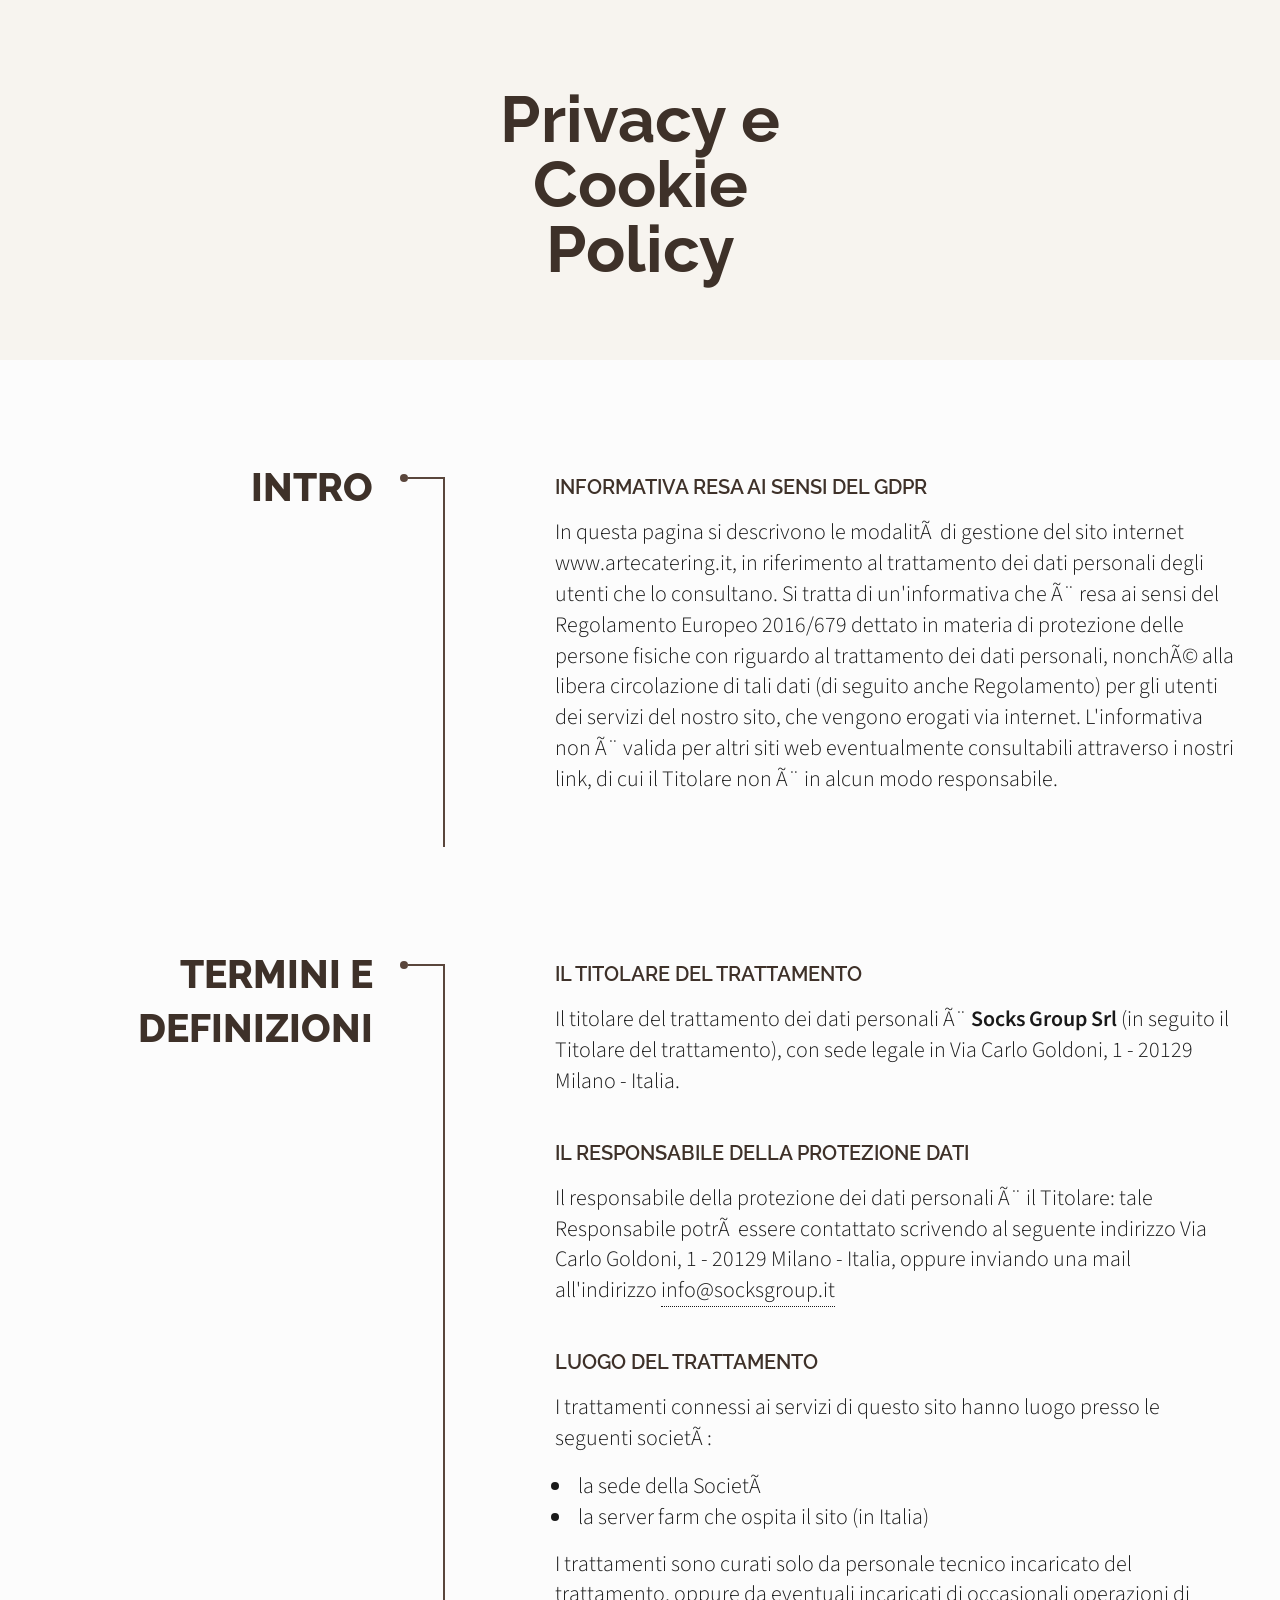
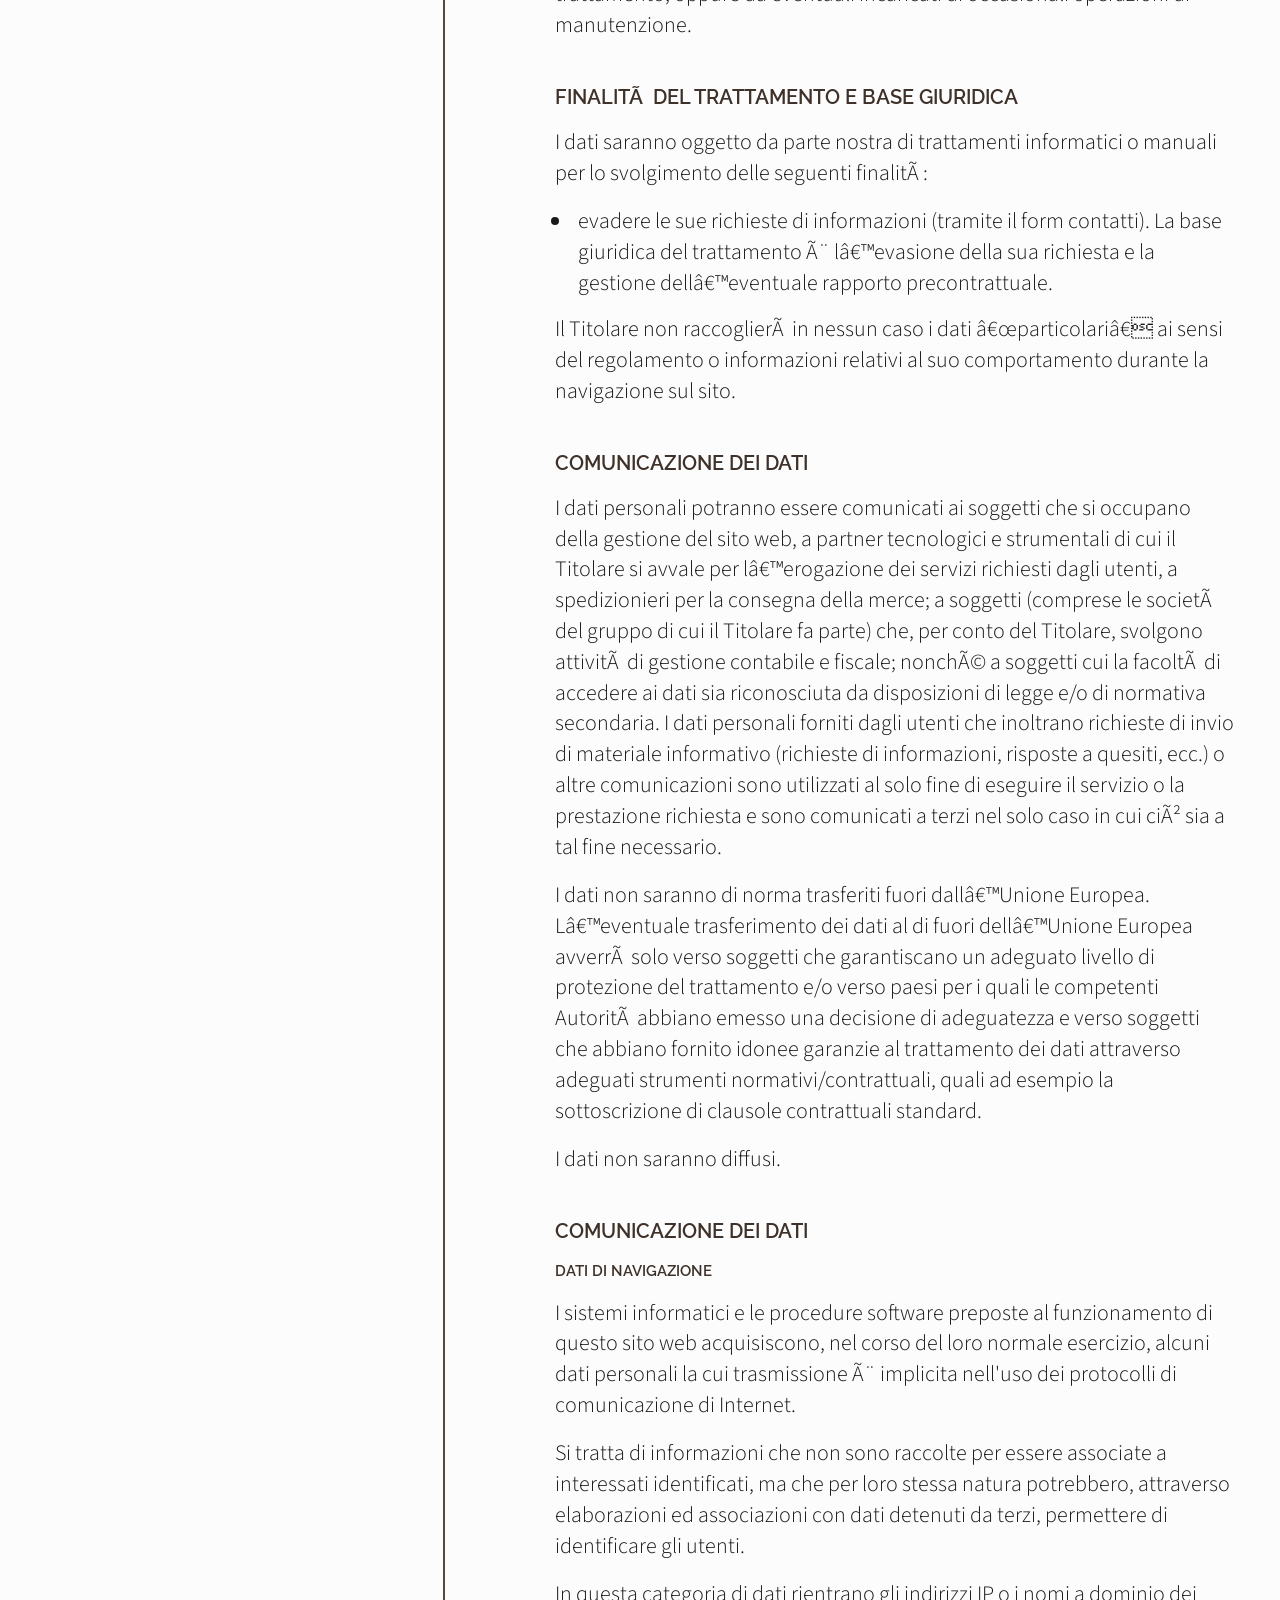
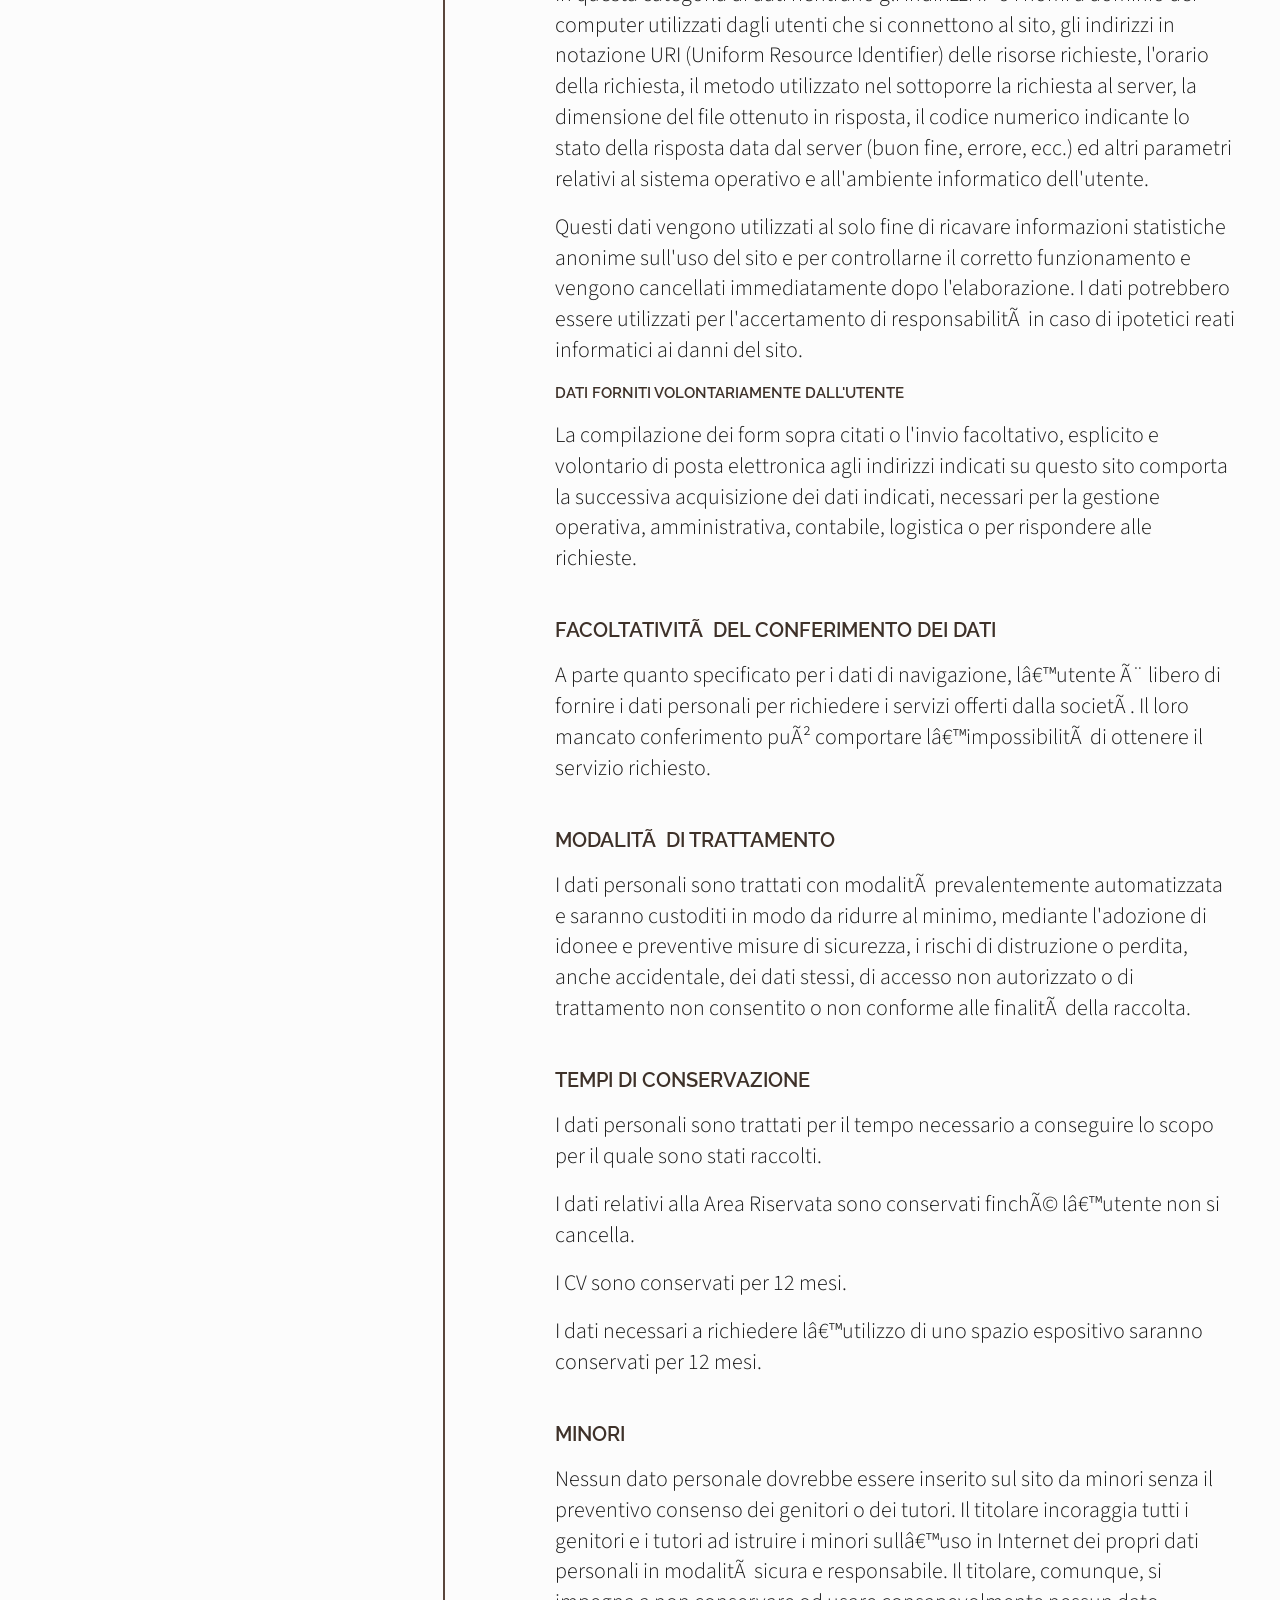
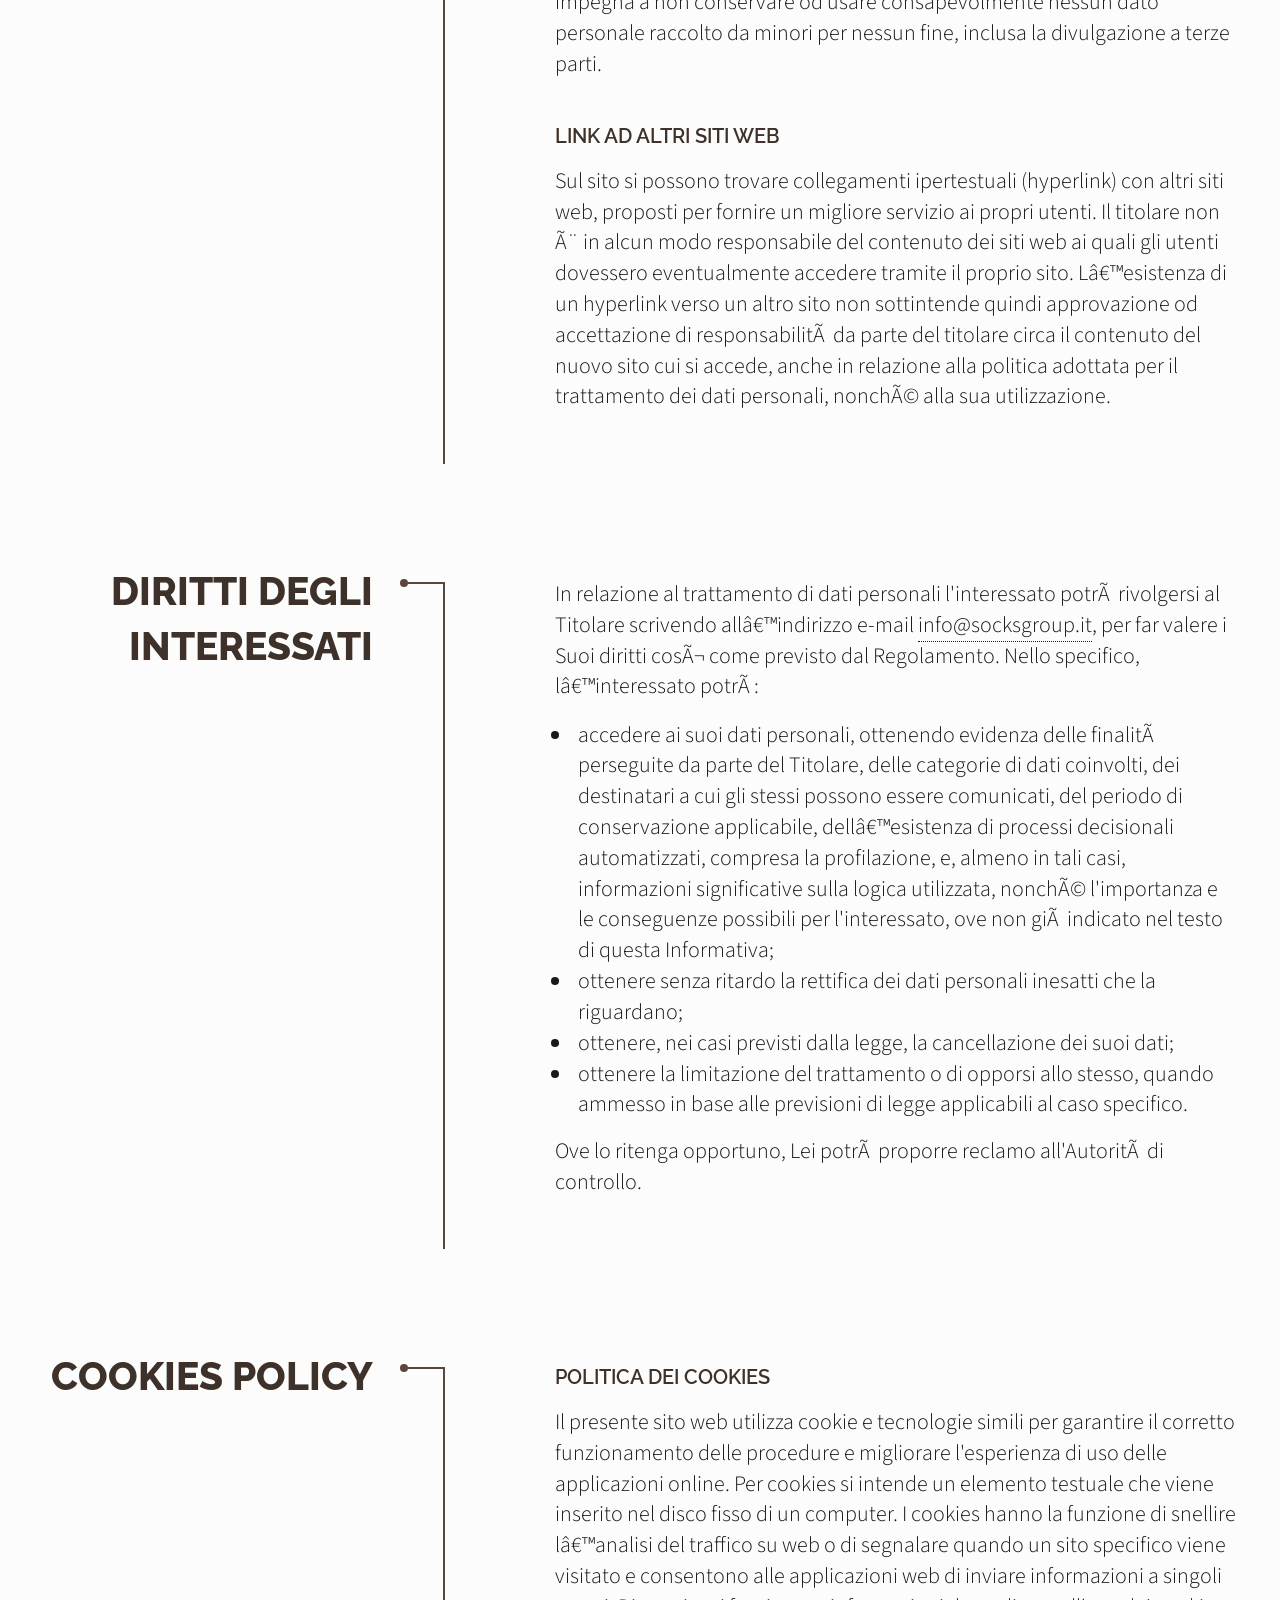
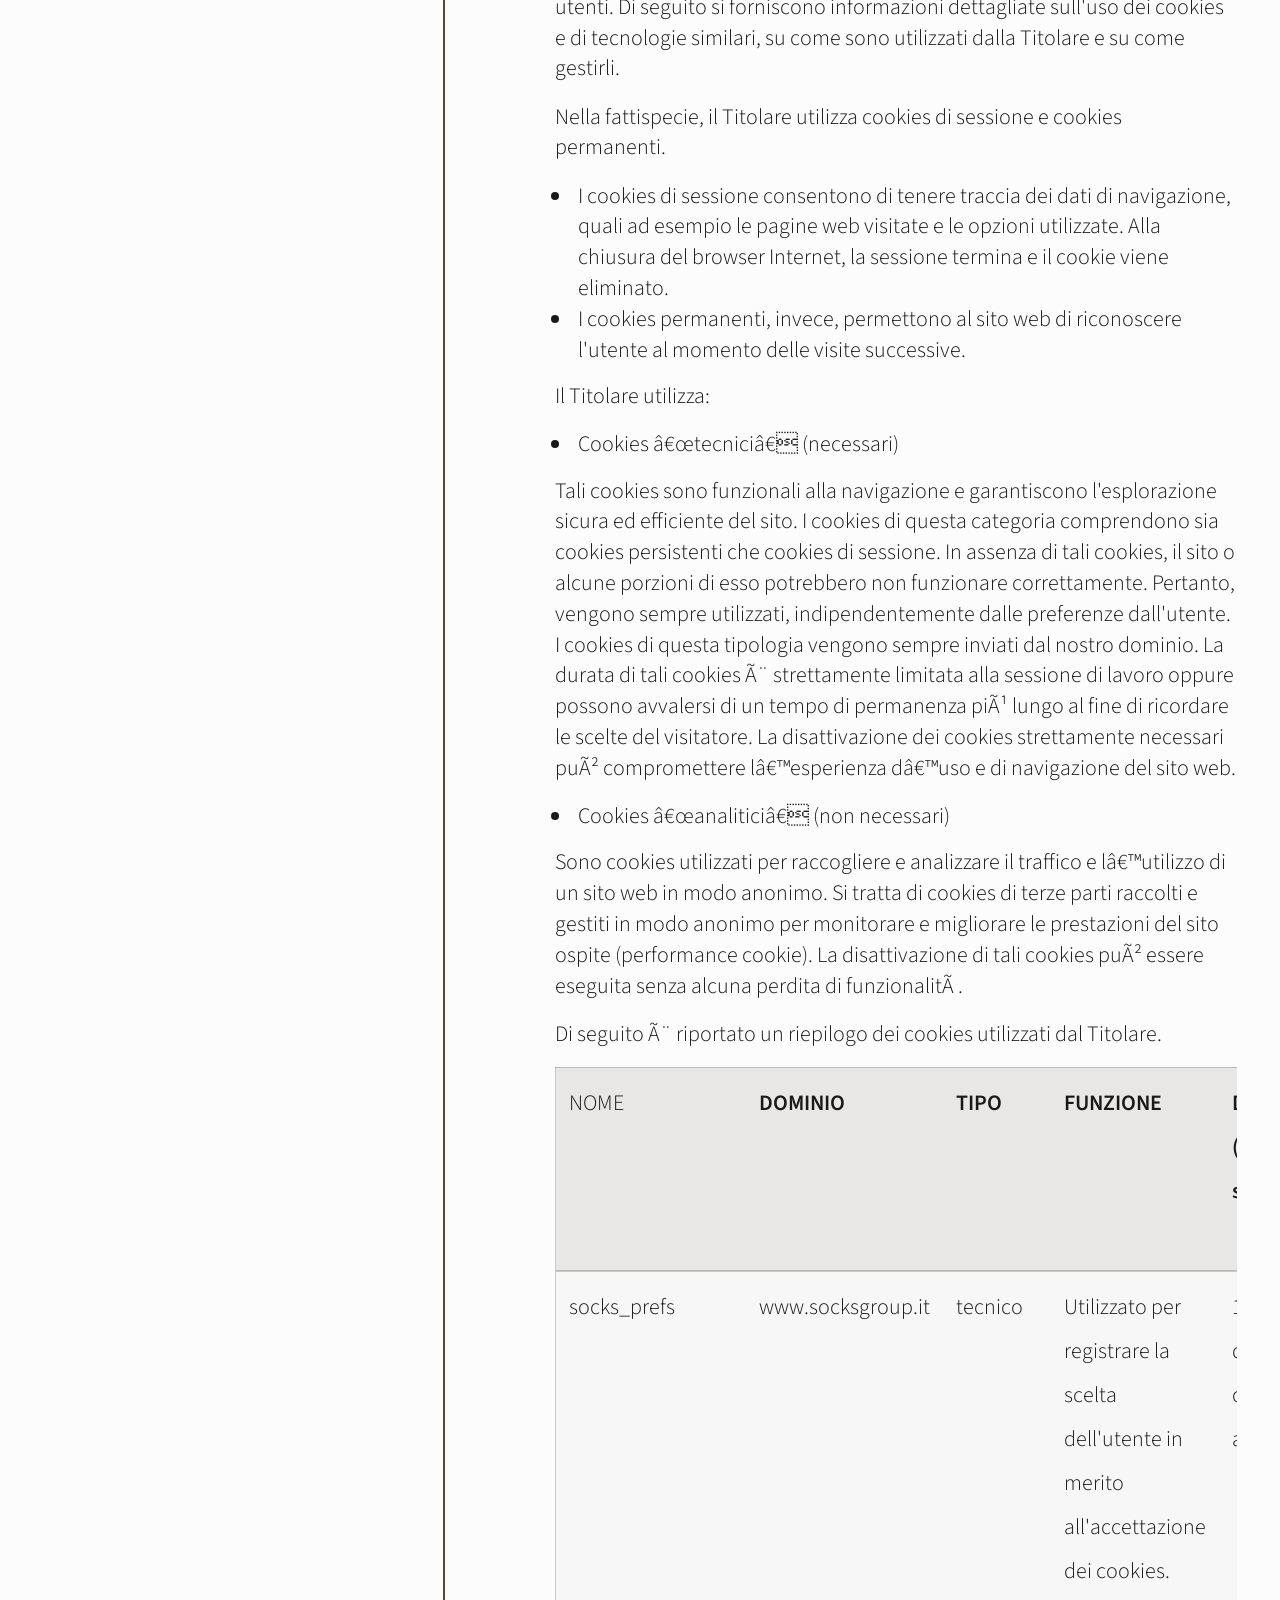
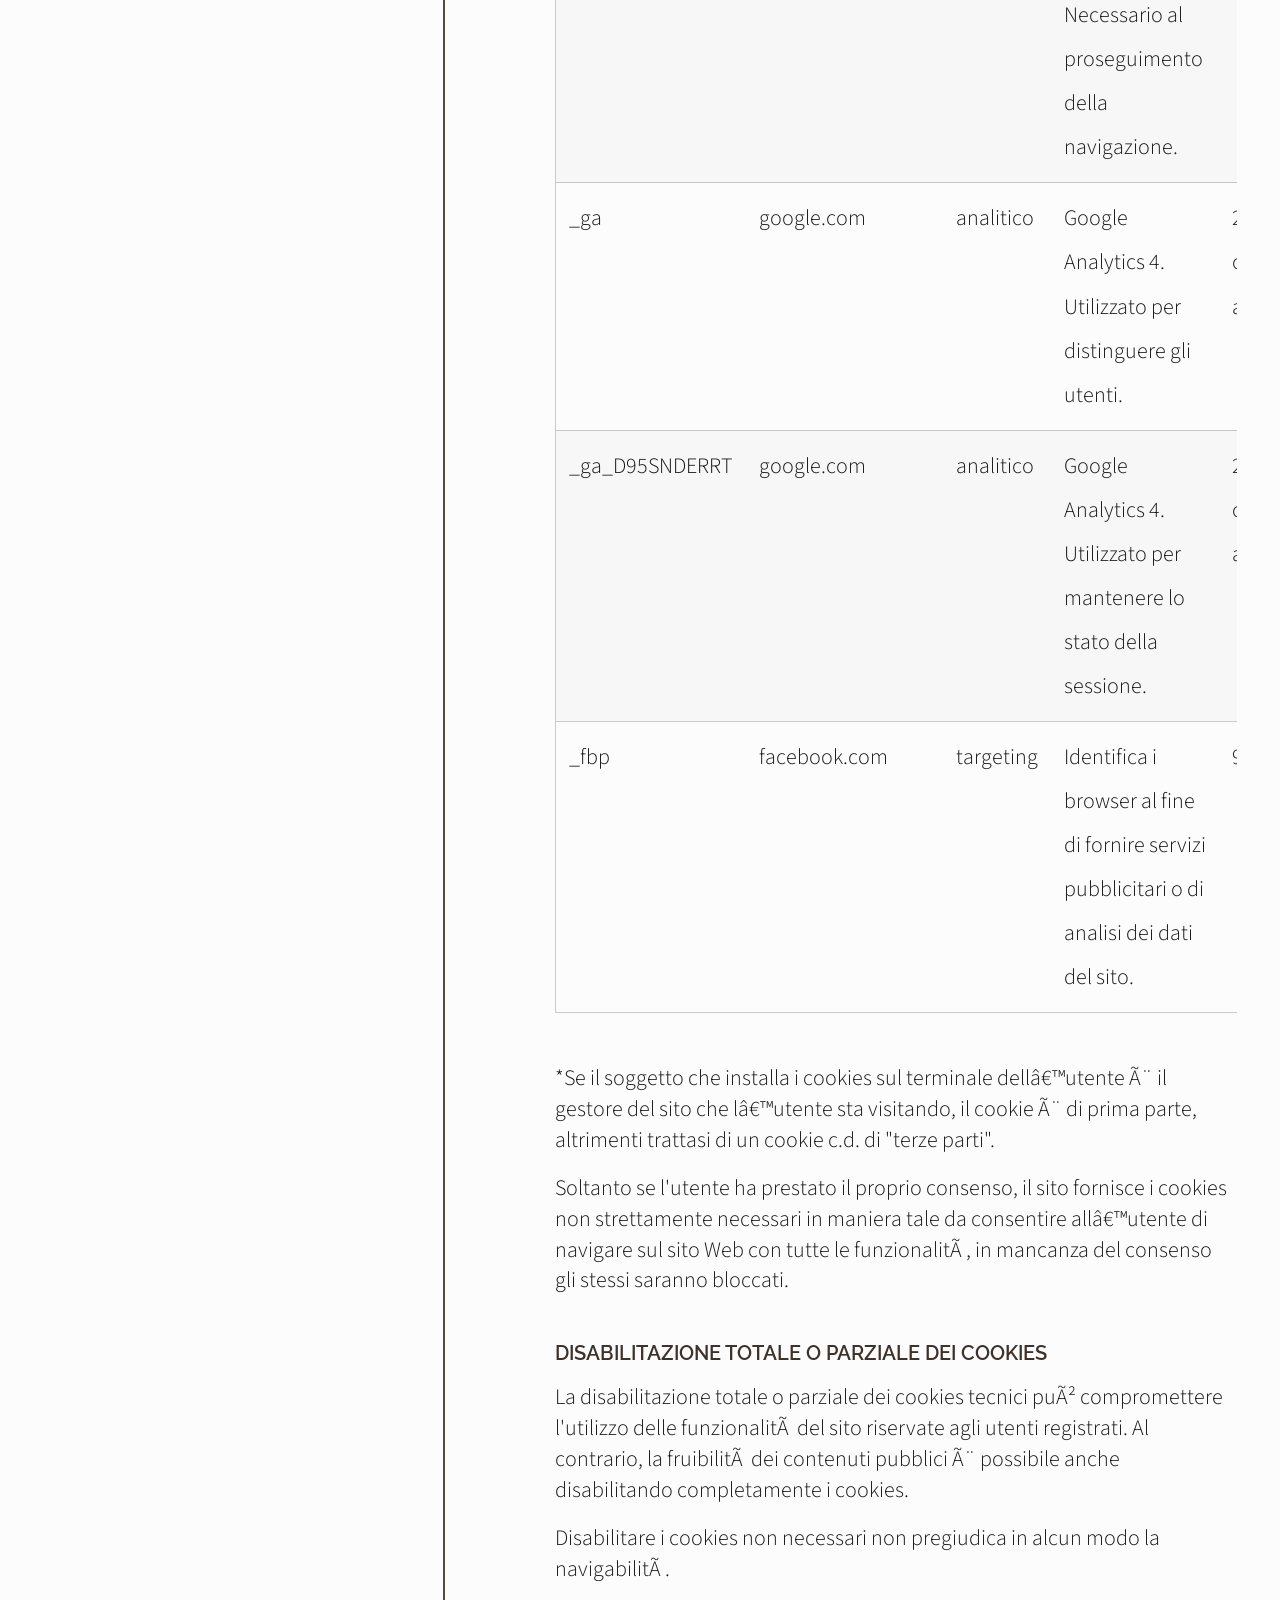
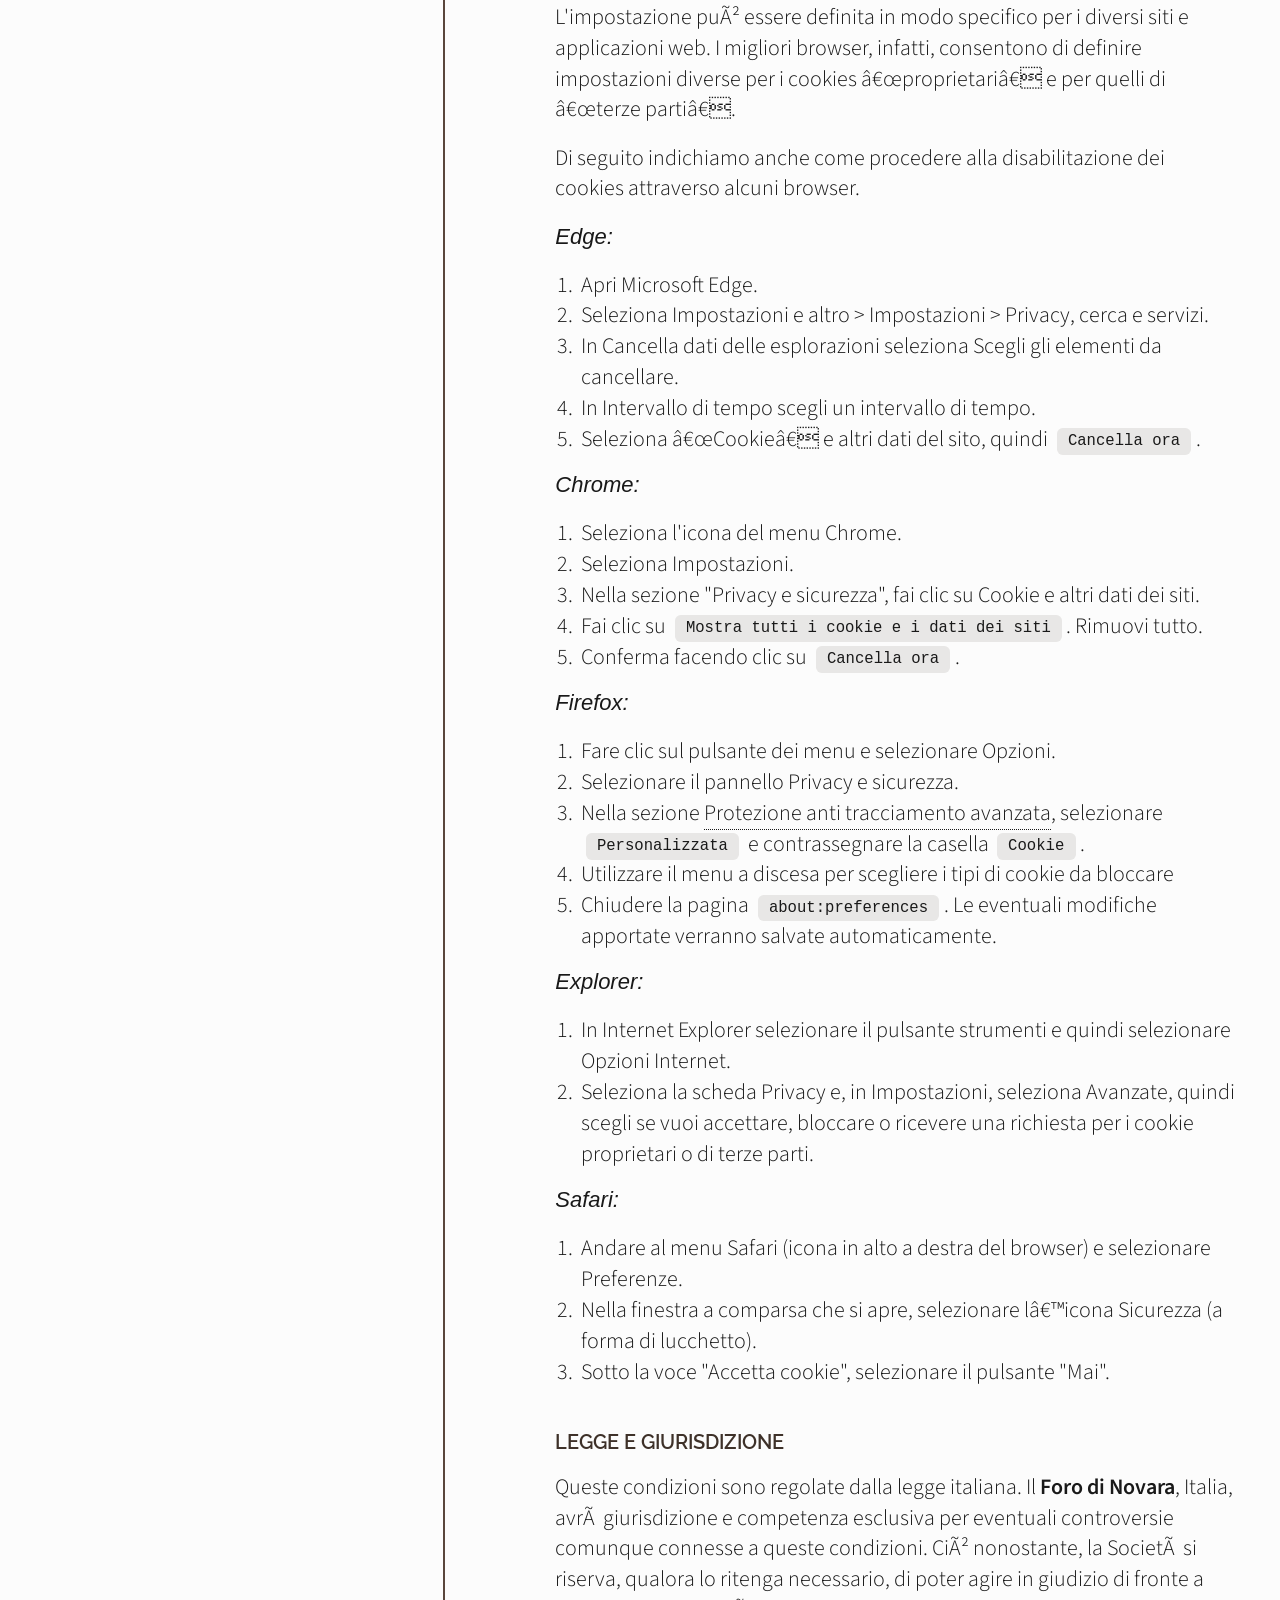
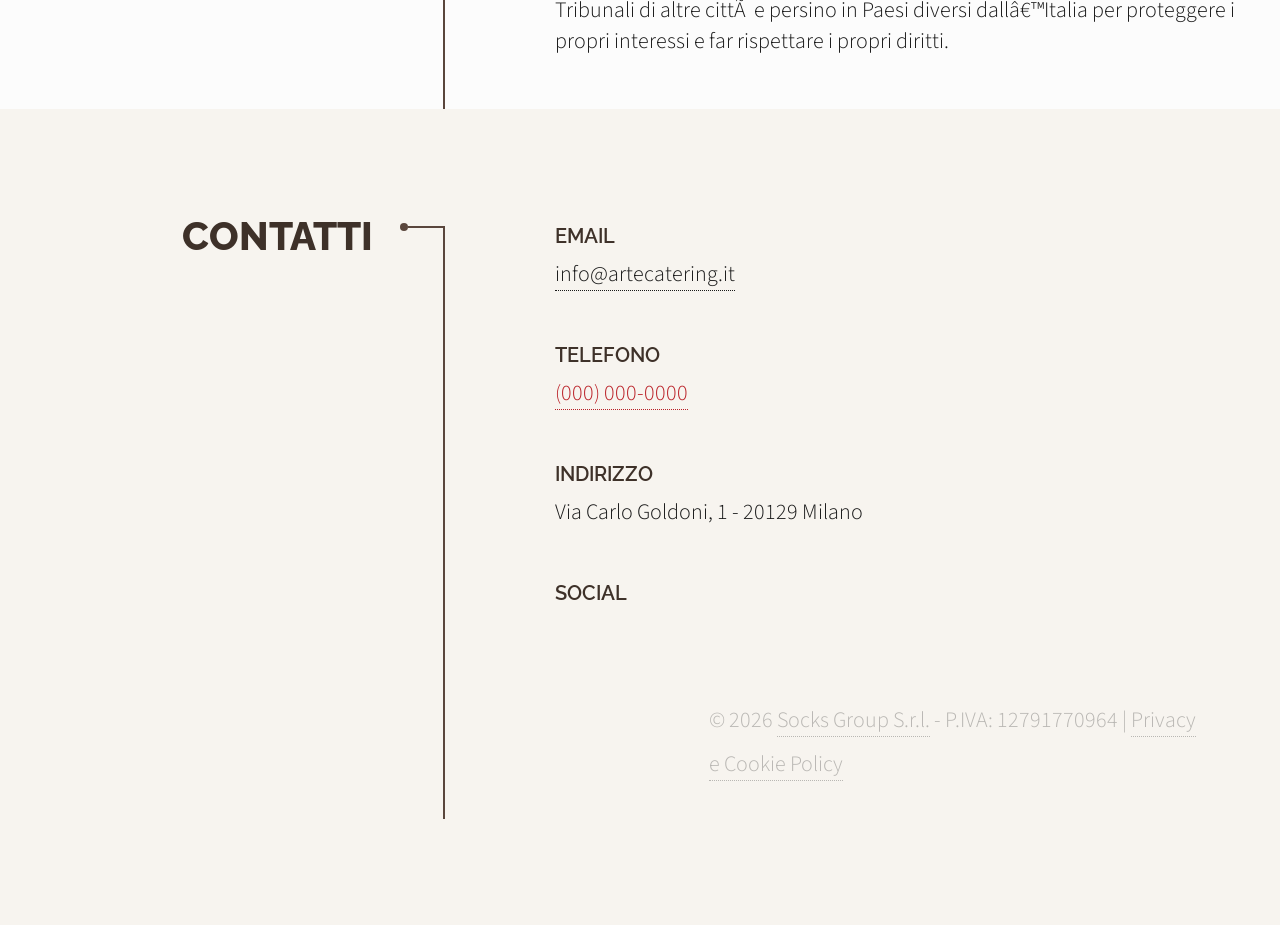
==== commit 1d872f90: "aggiunta testi a privacy policy + modifica stili footer e tabelle Co-authored-by: Copilot <copilot@g" ====
--- a/privacy.html
+++ b/privacy.html
@@ -24,15 +24,222 @@
 			</header>
 		</section>
 
-		<!-- Section -->
-		<section id="privacy-first">
-			<header>
-				<h2 class="darkmrntxt">CHI SIAMO</h2>
-			</header>
-			<div class="content">
-				<h3>Una sinergia di competenze per il tuo evento</h3>
-				<p><strong>Arte Catering</strong> nasce con un obiettivo chiaro: elevare la qualità del servizio Food & Beverage attraverso la specializzazione. A differenza dei modelli tradizionali, la nostra struttura si basa sulla collaborazione diretta con i migliori professionisti del settore.</p>
-				<p>Crediamo che la vera qualità sia il risultato dell'unione tra materie prime selezionate e una tecnica d'esecuzione impeccabile. È questa attenzione al dettaglio che ci permette di garantire ai nostri partner un risultato di alto profilo, costante e coerente con le aspettative più elevate.</p>
+		<!-- Sections -->
+		<section id="privacy-content">
+			<header>
+				<h2 class="darkmrntxt">Intro</h2>
+			</header>
+			<div class="content">
+				<h3>Informativa resa ai sensi del GDPR</h3>
+				<p>In questa pagina si descrivono le modalità di gestione del sito internet www.artecatering.it, in riferimento al trattamento dei dati personali degli utenti che lo consultano. Si tratta di un'informativa che è resa ai sensi del Regolamento Europeo 2016/679 dettato in materia di protezione delle persone fisiche con riguardo al trattamento dei dati personali, nonché alla libera circolazione di tali dati (di seguito anche Regolamento) per gli utenti dei servizi del nostro sito, che vengono erogati via internet. L'informativa non è valida per altri siti web eventualmente consultabili attraverso i nostri link, di cui il Titolare non è in alcun modo responsabile.</p>
+			</div>
+		</section>
+
+		<section id="privacy-content">
+			<header>
+				<h2 class="darkmrntxt">Termini e definizioni</h2>
+			</header>
+			<div class="content">
+				<h3>Il titolare del trattamento</h3>
+				<p>Il titolare del trattamento dei dati personali è <strong>Socks Group Srl</strong> (in seguito il Titolare del trattamento), con sede legale in Via Carlo Goldoni, 1 - 20129 Milano - Italia.</p>
+
+				<h3>Il responsabile della protezione dati</h3>
+				<p>Il responsabile della protezione dei dati personali è il Titolare: tale Responsabile potrà essere contattato scrivendo al seguente indirizzo Via Carlo Goldoni, 1 - 20129 Milano - Italia, oppure inviando una mail all'indirizzo <a href="mailto:info@socksgroup.it">info@socksgroup.it</a></p>
+
+				<h3>Luogo del trattamento</h3>
+				<p>I trattamenti connessi ai servizi di questo sito hanno luogo presso le seguenti società:</p>
+				<ul>
+					<li>la sede della Società</li>
+					<li>la server farm che ospita il sito (in Italia)</li>
+				</ul>
+				<p>I trattamenti sono curati solo da personale tecnico incaricato del trattamento, oppure da eventuali incaricati di occasionali operazioni di manutenzione.</p>
+
+				<h3>Finalità del trattamento e base giuridica</h3>
+				<p>I dati saranno oggetto da parte nostra di trattamenti informatici o manuali per lo svolgimento delle seguenti finalità:</p>
+				<ul>
+					<li>evadere le sue richieste di informazioni (tramite il form contatti). La base giuridica del trattamento è l’evasione della sua richiesta e la gestione dell’eventuale rapporto precontrattuale.</li>
+				</ul>
+				<p>Il Titolare non raccoglierà in nessun caso i dati “particolari” ai sensi del regolamento o informazioni relativi al suo comportamento durante la navigazione sul sito.</p>
+
+				<h3>Comunicazione dei dati</h3>
+				<p>I dati personali potranno essere comunicati ai soggetti che si occupano della gestione del sito web, a partner tecnologici e strumentali di cui il Titolare si avvale per l’erogazione dei servizi richiesti dagli utenti, a spedizionieri per la consegna della merce; a soggetti (comprese le società del gruppo di cui il Titolare fa parte) che, per conto del Titolare, svolgono attività di gestione contabile e fiscale; nonché a soggetti cui la facoltà di accedere ai dati sia riconosciuta da disposizioni di legge e/o di normativa secondaria. I dati personali forniti dagli utenti che inoltrano richieste di invio di materiale informativo (richieste di informazioni, risposte a quesiti, ecc.) o altre comunicazioni sono utilizzati al solo fine di eseguire il servizio o la prestazione richiesta e sono comunicati a terzi nel solo caso in cui ciò sia a tal fine necessario.</p>
+				<p>I dati non saranno di norma trasferiti fuori dall’Unione Europea. L’eventuale trasferimento dei dati al di fuori dell’Unione Europea avverrà solo verso soggetti che garantiscano un adeguato livello di protezione del trattamento e/o verso paesi per i quali le competenti Autorità abbiano emesso una decisione di adeguatezza e verso soggetti che abbiano fornito idonee garanzie al trattamento dei dati attraverso adeguati strumenti normativi/contrattuali, quali ad esempio la sottoscrizione di clausole contrattuali standard.</p>
+				<p>I dati non saranno diffusi.</p>
+
+				<h3>Comunicazione dei dati</h3>
+				<h4>Dati di navigazione</h4>
+				<p>I sistemi informatici e le procedure software preposte al funzionamento di questo sito web acquisiscono, nel corso del loro normale esercizio, alcuni dati personali la cui trasmissione è implicita nell'uso dei protocolli di comunicazione di Internet.</p>
+				<p>Si tratta di informazioni che non sono raccolte per essere associate a interessati identificati, ma che per loro stessa natura potrebbero, attraverso elaborazioni ed associazioni con dati detenuti da terzi, permettere di identificare gli utenti.</p>
+				<p>In questa categoria di dati rientrano gli indirizzi IP o i nomi a dominio dei computer utilizzati dagli utenti che si connettono al sito, gli indirizzi in notazione URI (Uniform Resource Identifier) delle risorse richieste, l'orario della richiesta, il metodo utilizzato nel sottoporre la richiesta al server, la dimensione del file ottenuto in risposta, il codice numerico indicante lo stato della risposta data dal server (buon fine, errore, ecc.) ed altri parametri relativi al sistema operativo e all'ambiente informatico dell'utente.</p>
+				<p>Questi dati vengono utilizzati al solo fine di ricavare informazioni statistiche anonime sull'uso del sito e per controllarne il corretto funzionamento e vengono cancellati immediatamente dopo l'elaborazione. I dati potrebbero essere utilizzati per l'accertamento di responsabilità in caso di ipotetici reati informatici ai danni del sito.</p>
+				<h4>Dati forniti volontariamente dall'utente</h4>
+				<p>La compilazione dei form sopra citati o l'invio facoltativo, esplicito e volontario di posta elettronica agli indirizzi indicati su questo sito comporta la successiva acquisizione dei dati indicati, necessari per la gestione operativa, amministrativa, contabile, logistica o per rispondere alle richieste.</p>
+
+				<h3>Facoltatività del conferimento dei dati</h3>
+				<p>A parte quanto specificato per i dati di navigazione, l’utente è libero di fornire i dati personali per richiedere i servizi offerti dalla società. Il loro mancato conferimento può comportare l’impossibilità di ottenere il servizio richiesto.</p>
+
+				<h3>Modalità di trattamento</h3>
+				<p>I dati personali sono trattati con modalità prevalentemente automatizzata e saranno custoditi in modo da ridurre al minimo, mediante l'adozione di idonee e preventive misure di sicurezza, i rischi di distruzione o perdita, anche accidentale, dei dati stessi, di accesso non autorizzato o di trattamento non consentito o non conforme alle finalità della raccolta.</p>
+
+				<h3>Tempi di conservazione</h3>
+				<p>I dati personali sono trattati per il tempo necessario a conseguire lo scopo per il quale sono stati raccolti.</p>
+				<p>I dati relativi alla Area Riservata sono conservati finché l’utente non si cancella.</p>
+				<p>I CV sono conservati per 12 mesi.</p>
+				<p>I dati necessari a richiedere l’utilizzo di uno spazio espositivo saranno conservati per 12 mesi.</p>
+
+				<h3>Minori</h3>
+				<p>Nessun dato personale dovrebbe essere inserito sul sito da minori senza il preventivo consenso dei genitori o dei tutori. Il titolare incoraggia tutti i genitori e i tutori ad istruire i minori sull’uso in Internet dei propri dati personali in modalità sicura e responsabile. Il titolare, comunque, si impegna a non conservare od usare consapevolmente nessun dato personale raccolto da minori per nessun fine, inclusa la divulgazione a terze parti.</p>
+
+				<h3>Link ad altri siti web</h3>
+				<p>Sul sito si possono trovare collegamenti ipertestuali (hyperlink) con altri siti web, proposti per fornire un migliore servizio ai propri utenti. Il titolare non è in alcun modo responsabile del contenuto dei siti web ai quali gli utenti dovessero eventualmente accedere tramite il proprio sito. L’esistenza di un hyperlink verso un altro sito non sottintende quindi approvazione od accettazione di responsabilità da parte del titolare circa il contenuto del nuovo sito cui si accede, anche in relazione alla politica adottata per il trattamento dei dati personali, nonché alla sua utilizzazione.</p>
+			</div>
+		</section>
+
+		<section id="privacy-content">
+			<header>
+				<h2 class="darkmrntxt">Diritti degli interessati</h2>
+			</header>
+			<div class="content">
+				<p>In relazione al trattamento di dati personali l'interessato potrà rivolgersi al Titolare scrivendo all’indirizzo e-mail <a href="mailto:info@socksgroup.it">info@socksgroup.it</a>, per far valere i Suoi diritti così come previsto dal Regolamento. Nello specifico, l’interessato potrà:</p>
+				<ul>
+					<li>accedere ai suoi dati personali, ottenendo evidenza delle finalità perseguite da parte del Titolare, delle categorie di dati coinvolti, dei destinatari a cui gli stessi possono essere comunicati, del periodo di conservazione applicabile, dell’esistenza di processi decisionali automatizzati, compresa la profilazione, e, almeno in tali casi, informazioni significative sulla logica utilizzata, nonché l'importanza e le conseguenze possibili per l'interessato, ove non già indicato nel testo di questa Informativa;</li>
+					<li>ottenere senza ritardo la rettifica dei dati personali inesatti che la riguardano;</li>
+					<li>ottenere, nei casi previsti dalla legge, la cancellazione dei suoi dati;</li>
+					<li>ottenere la limitazione del trattamento o di opporsi allo stesso, quando ammesso in base alle previsioni di legge applicabili al caso specifico.</li>
+				</ul>
+				<p>Ove lo ritenga opportuno, Lei potrà proporre reclamo all'Autorità di controllo.</p>
+			</div>
+		</section>
+
+		<section id="privacy-content">
+			<header>
+				<h2 class="darkmrntxt">Cookies Policy</h2>
+			</header>
+			<div class="content">
+				<h3>Politica dei Cookies</h3>
+				<p>Il presente sito web utilizza cookie e tecnologie simili per garantire il corretto funzionamento delle procedure e migliorare l'esperienza di uso delle applicazioni online. Per cookies si intende un elemento testuale che viene inserito nel disco fisso di un computer. I cookies hanno la funzione di snellire l’analisi del traffico su web o di segnalare quando un sito specifico viene visitato e consentono alle applicazioni web di inviare informazioni a singoli utenti. Di seguito si forniscono informazioni dettagliate sull'uso dei cookies e di tecnologie similari, su come sono utilizzati dalla Titolare e su come gestirli.</p>
+				<p>Nella fattispecie, il Titolare utilizza cookies di sessione e cookies permanenti.</p>
+				<ul>
+					<li>I cookies di sessione consentono di tenere traccia dei dati di navigazione, quali ad esempio le pagine web visitate e le opzioni utilizzate. Alla chiusura del browser Internet, la sessione termina e il cookie viene eliminato.</li>
+					<li>I cookies permanenti, invece, permettono al sito web di riconoscere l'utente al momento delle visite successive.</li>
+				</ul>
+
+				<p>Il Titolare utilizza:</p>
+				<ul>
+					<li>Cookies “tecnici” (necessari)</li>
+				</ul>
+				<p>Tali cookies sono funzionali alla navigazione e garantiscono l'esplorazione sicura ed efficiente del sito. I cookies di questa categoria comprendono sia cookies persistenti che cookies di sessione. In assenza di tali cookies, il sito o alcune porzioni di esso potrebbero non funzionare correttamente. Pertanto, vengono sempre utilizzati, indipendentemente dalle preferenze dall'utente. I cookies di questa tipologia vengono sempre inviati dal nostro dominio. La durata di tali cookies è strettamente limitata alla sessione di lavoro oppure possono avvalersi di un tempo di permanenza più lungo al fine di ricordare le scelte del visitatore. La disattivazione dei cookies strettamente necessari può compromettere l’esperienza d’uso e di navigazione del sito web.</p>
+				<ul>
+					<li>Cookies “analitici” (non necessari)</li>
+				</ul>
+				<p>Sono cookies utilizzati per raccogliere e analizzare il traffico e l’utilizzo di un sito web in modo anonimo. Si tratta di cookies di terze parti raccolti e gestiti in modo anonimo per monitorare e migliorare le prestazioni del sito ospite (performance cookie). La disattivazione di tali cookies può essere eseguita senza alcuna perdita di funzionalità.</p>
+
+				<p>Di seguito è riportato un riepilogo dei cookies utilizzati dal Titolare.</p>
+				<div class="table-scroll">
+				<table cellspacing="0" cellpadding="0" class="table cookies">
+					<thead>
+						<tr>
+							<td height="15"<strong>NOME</strong></td>
+							<td><strong>DOMINIO</strong></td>
+							<td><strong>TIPO</strong></td>
+							<td align="left"><strong>FUNZIONE</strong></td>
+							<td align="left"><strong>DURATA </strong>
+								<strong>(giorni o sessione)</strong>
+							</td>
+							<td><strong>PRIMA PARTE/</strong>
+								<strong>TERZA PARTE*</strong>
+							</td>
+						</tr>
+					</thead>
+					<tbody>
+						<tr>
+							<td>socks_prefs</td>
+							<td>www.socksgroup.it</td>
+							<td>tecnico</td>
+							<td align="left">Utilizzato per registrare la scelta dell'utente in merito all'accettazione dei cookies.
+								Necessario al proseguimento della navigazione.</td>
+							<td align="left">182gg (6 mesi) dalla creazione o aggiornamento</td>
+							<td>Prima parte</td>
+						</tr>
+						<tr>
+							<td>_ga</td>
+							<td>google.com</td>
+							<td>analitico</td>
+							<td align="left">Google Analytics 4. Utilizzato per distinguere gli utenti.</td>
+							<td align="left">2 anni dalla creazione o aggiornamento</td>
+							<td>Terza parte</td>
+						</tr>
+						<tr>
+							<td>_ga_D95SNDERRT</td>
+							<td>google.com</td>
+							<td>analitico</td>
+							<td align="left">Google Analytics 4. Utilizzato per mantenere lo stato della sessione.</td>
+							<td align="left">2 anni dalla creazione o aggiornamento</td>
+							<td>Terza parte</td>
+						</tr>
+						<tr>
+							<td>_fbp</td>
+							<td>facebook.com</td>
+							<td>targeting</td>
+							<td align="left">Identifica i browser al fine di fornire servizi pubblicitari o di analisi dei dati del
+								sito.</td>
+							<td align="left">90 giorni</td>
+							<td>Terza parte</td>
+						</tr>
+					</tbody>
+				</table>
+				</div>
+				<p>*Se il soggetto che installa i cookies sul terminale dell’utente è il gestore del sito che l’utente sta visitando, il cookie è di prima parte, altrimenti trattasi di un cookie c.d. di "terze parti".</p>
+				<p>Soltanto se l'utente ha prestato il proprio consenso, il sito fornisce i cookies non strettamente necessari in maniera tale da consentire all’utente di navigare sul sito Web con tutte le funzionalità, in mancanza del consenso gli stessi saranno bloccati.</p>
+
+				<h3>Disabilitazione totale o parziale dei cookies</h3>
+				<p>La disabilitazione totale o parziale dei cookies tecnici può compromettere l'utilizzo delle funzionalità del sito riservate agli utenti registrati. Al contrario, la fruibilità dei contenuti pubblici è possibile anche disabilitando completamente i cookies.</p>
+				<p>Disabilitare i cookies non necessari non pregiudica in alcun modo la navigabilità.</p>
+				<p>L'impostazione può essere definita in modo specifico per i diversi siti e applicazioni web. I migliori browser, infatti, consentono di definire impostazioni diverse per i cookies “proprietari” e per quelli di “terze parti”.</p>
+				<p>Di seguito indichiamo anche come procedere alla disabilitazione dei cookies attraverso alcuni browser.</p>
+
+				<p><em>Edge:</em></p>
+				<ol>
+					<li>Apri Microsoft Edge.</li>
+					<li>Seleziona Impostazioni e altro > Impostazioni > Privacy, cerca e servizi.</li>
+					<li>In Cancella dati delle esplorazioni seleziona Scegli gli elementi da cancellare.</li>
+					<li>In Intervallo di tempo scegli un intervallo di tempo.</li>
+					<li>Seleziona “Cookie” e altri dati del sito, quindi <code>Cancella ora</code>.</li>
+				</ol>
+
+				<p><em>Chrome:</em></p>
+				<ol>
+					<li>Seleziona l'icona del menu Chrome.</li>
+					<li>Seleziona Impostazioni.</li>
+					<li>Nella sezione "Privacy e sicurezza", fai clic su Cookie e altri dati dei siti.</li>
+					<li>Fai clic su <code>Mostra tutti i cookie e i dati dei siti</code>. Rimuovi tutto.</li>
+					<li>Conferma facendo clic su <code>Cancella ora</code>.</li>
+				</ol>
+				
+				<p><em>Firefox:</em></p>
+				<ol>
+					<li>Fare clic sul pulsante dei menu e selezionare Opzioni.</li>
+					<li>Selezionare il pannello Privacy e sicurezza.</li>
+					<li>Nella sezione <a href="https://support.mozilla.org/it/kb/protezione-antitracciamento-avanzata-firefox-desktop" target="_blank">Protezione anti tracciamento avanzata</a>, selezionare <code>Personalizzata</code> e contrassegnare la casella <code>Cookie</code>.</li>
+					<li>Utilizzare il menu a discesa per scegliere i tipi di cookie da bloccare</li>
+					<li>Chiudere la pagina <code>about:preferences</code>. Le eventuali modifiche apportate verranno salvate automaticamente.</li>
+				</ol>
+				
+				<p><em>Explorer:</em></p>
+				<ol>
+					<li>In Internet Explorer selezionare il pulsante strumenti e quindi selezionare Opzioni Internet.</li>
+					<li>Seleziona la scheda Privacy e, in Impostazioni, seleziona Avanzate, quindi scegli se vuoi accettare, bloccare o ricevere una richiesta per i cookie proprietari o di terze parti.</li>
+				</ol>
+				
+				<p><em>Safari:</em></p>
+				<ol>
+					<li>Andare al menu Safari (icona in alto a destra del browser) e selezionare Preferenze.</li>
+					<li>Nella finestra a comparsa che si apre, selezionare l’icona Sicurezza (a forma di lucchetto).</li>
+					<li>Sotto la voce "Accetta cookie", selezionare il pulsante "Mai".</li>
+				</ol>
+
+				<h3>Legge e giurisdizione</h3>
+				<p>Queste condizioni sono regolate dalla legge italiana. Il <strong>Foro di Novara</strong>, Italia, avrà giurisdizione e competenza esclusiva per eventuali controversie comunque connesse a queste condizioni. Ciò nonostante, la Società si riserva, qualora lo ritenga necessario, di poter agire in giudizio di fronte a Tribunali di altre città e persino in Paesi diversi dall’Italia per proteggere i propri interessi e far rispettare i propri diritti.</p>
 			</div>
 		</section>
 
@@ -42,43 +249,6 @@
 				<h2 class="darkmrntxt">Contatti</h2>
 			</header>
 			<div class="content">
-				<p>
-					<strong>Progettiamo insieme il vostro prossimo successo.</strong>
-					<br />
-					Ogni evento è unico. Siamo a vostra disposizione per analizzare le vostre esigenze e formulare una proposta di catering flessibile e di alto profilo, adattata agli obiettivi della vostra azienda o della vostra occasione privata.
-				</p>
-				<form>
-					<div class="fields">
-						<div class="field half">
-							<input type="text" name="name" id="privacy-name" placeholder="Nome" required />
-						</div>
-						<div class="field half">
-							<input type="text" name="surname" id="privacy-surname" placeholder="Cognome" />
-						</div>
-						<div class="field half">
-							<input type="text" name="company" id="privacy-company" placeholder="Azienda" />
-						</div>
-						<div class="field half">
-							<input type="email" name="email" id="privacy-email" placeholder="Email" required />
-						</div>
-						<div class="field">
-							<textarea name="message" id="privacy-message" placeholder="Messaggio" rows="7"></textarea>
-						</div>
-						<div class="field checkbox">
-							<input type="checkbox" name="accetta" id="privacy-accetta" required />
-							<label for="privacy-accetta">
-								Presto il mio consenso al trattamento dei dati necessari al completamento della mia richiesta ai sensi dell’art 13 del regolamento Europeo 679/2016 come da <a href="./privacy.html">informativa</a>.
-							</label>
-						</div>
-					</div>
-					<ul class="actions">
-						<li>
-							<button type="submit" class="button primary">Invia Messaggio</button>
-						</li>
-					</ul>
-				</form>
-			</div>
-			<footer>
 				<ul class="items">
 					<li>
 						<h3>Email</h3>
@@ -113,7 +283,7 @@
 						</ul>
 					</li>
 				</ul>
-			</footer>
+			</div>
 		</section>
 
 		<!-- Copyright -->
--- a/assets/css/main.css
+++ b/assets/css/main.css
@@ -2832,6 +2832,7 @@
 	table {
 		margin: 0 0 2rem 0;
 		width: 100%;
+			border: solid 1px rgba(62, 49, 41, 0.25);
 	}
 
 		table tbody tr {
@@ -2841,7 +2842,7 @@
 		}
 
 			table tbody tr:nth-child(2n + 1) {
-				background-color: rgba(62, 49, 41, 0.1);
+				background-color: rgba(62, 49, 41, 0.025);
 			}
 
 		table td {
@@ -2858,6 +2859,7 @@
 
 		table thead {
 			border-bottom: solid 2px rgba(62, 49, 41, 0.25);
+			background-color: rgba(62, 49, 41, 0.1);
 		}
 
 		table tfoot {
@@ -4242,18 +4244,42 @@
 		border-top-color: var(--section-intro-bg);
 	}
 
-	body.privacy-page #wrapper > section#privacy-first {
+	body.privacy-page #wrapper > section#privacy-content {
 		background-color: var(--section-first-bg);
 		border-top-color: var(--section-first-bg);
 	}
 
-		body.privacy-page #wrapper > section#privacy-first > .content {
+		body.privacy-page #wrapper > section#privacy-content > .content {
 			padding-bottom: 3rem;
 		}
 
 	body.privacy-page #wrapper > section#privacy-contact {
 		background-color: var(--section-contact-bg);
 		border-top-color: var(--section-contact-bg);
+	}
+
+	body.privacy-page #wrapper h3 {
+		padding-top: 1.5rem;
+	}
+
+	body.privacy-page #wrapper > section h3:first-of-type {
+		padding-top: 0;
+	}
+
+	body.privacy-page .table-scroll {
+		width: 100%;
+		overflow-x: auto;
+		-webkit-overflow-scrolling: touch;
+	}
+
+	body.privacy-page #wrapper li {
+		line-height: 1.4;
+	}
+
+	body.privacy-page .table-scroll table.cookies {
+		min-width: 600px;
+		width: 100%;
+		border-collapse: collapse;
 	}
 
 	@media screen and (max-width: 1152px) {
